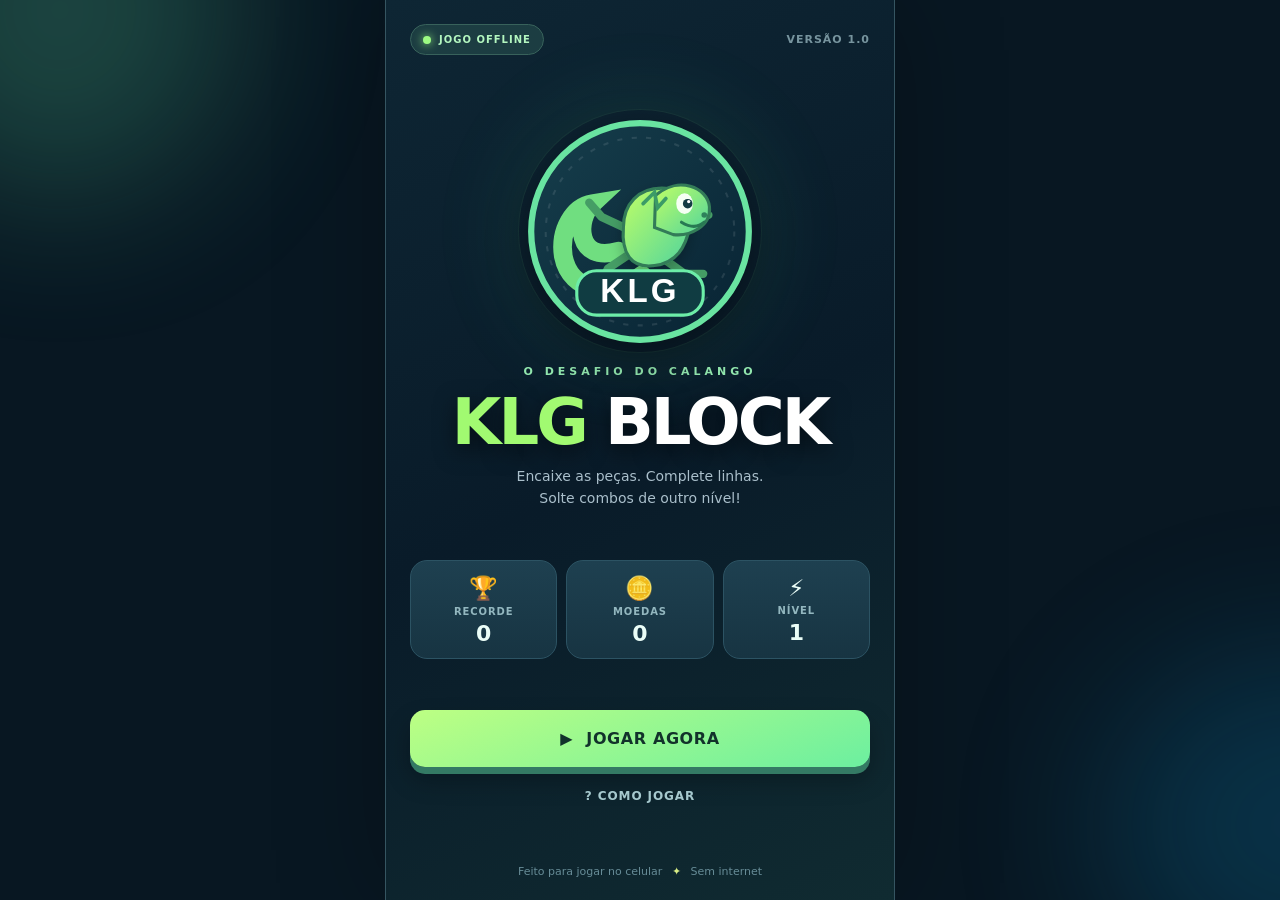
==== index.html @ 20be9411 "Add files via upload" ====
<!doctype html>
<html lang="pt-BR">
<head>
  <meta charset="utf-8" />
  <meta name="viewport" content="width=device-width, initial-scale=1, viewport-fit=cover, user-scalable=no" />
  <meta name="theme-color" content="#0b1d2b" />
  <meta name="description" content="KLG Block: encaixe blocos, faça combos e suba de nível com o Calango!" />
  <title>KLG Block 1.0 — Calango</title>
  <link rel="icon" type="image/svg+xml" href="logo-klg.svg" />
  <link rel="manifest" href="manifest.webmanifest" />
  <link rel="stylesheet" href="style.css" />
</head>
<body>
  <div class="ambient ambient-a" aria-hidden="true"></div>
  <div class="ambient ambient-b" aria-hidden="true"></div>
  <main class="app" id="app">
    <section class="screen home-screen" id="homeScreen" aria-label="Tela inicial">
      <div class="home-top"><span class="mini-pill"><span class="online-dot"></span> JOGO OFFLINE</span><span class="version">VERSÃO 1.0</span></div>
      <div class="hero">
        <div class="hero-halo"><img src="logo-klg.svg" alt="Calango mascote KLG" class="hero-logo" /></div>
        <div class="brand-kicker">O DESAFIO DO CALANGO</div>
        <h1><span>KLG</span> BLOCK</h1>
        <p>Encaixe as peças. Complete linhas.<br />Solte combos de outro nível!</p>
      </div>
      <div class="home-stats">
        <div><span class="stat-icon">🏆</span><span class="stat-name">RECORDE</span><strong id="homeBest">0</strong></div>
        <div><span class="stat-icon">🪙</span><span class="stat-name">MOEDAS</span><strong id="homeCoins">0</strong></div>
        <div><span class="stat-icon">⚡</span><span class="stat-name">NÍVEL</span><strong id="homeLevel">1</strong></div>
      </div>
      <div class="home-actions">
        <button id="playBtn" class="main-btn" type="button"><span>▶</span> JOGAR AGORA</button>
        <button id="resumeBtn" class="secondary-btn hidden" type="button">CONTINUAR PARTIDA</button>
        <button id="howBtn" class="plain-btn" type="button">? COMO JOGAR</button>
      </div>
      <div class="home-footer">Feito para jogar no celular <span>✦</span> Sem internet</div>
    </section>

    <section class="screen game-screen hidden" id="gameScreen" aria-label="Jogo">
      <header class="game-header">
        <button id="backBtn" class="icon-btn" title="Voltar ao início" aria-label="Voltar ao início" type="button">‹</button>
        <div class="game-brand"><img src="logo-klg.svg" alt="" /><div><strong>KLG <span>BLOCK</span></strong><small>CALANGO EDITION</small></div></div>
        <button id="soundBtn" class="icon-btn sound-btn" title="Ligar ou desligar áudio" aria-label="Ligar ou desligar áudio" type="button">♫</button>
      </header>
      <div class="score-panel">
        <div class="score-item"><span>PONTOS</span><strong id="scoreValue">0</strong></div>
        <div class="score-item score-best"><span>🏆 RECORDE</span><strong id="bestValue">0</strong></div>
        <div class="score-item coins-display"><span>🪙 MOEDAS</span><strong id="coinsValue">0</strong></div>
      </div>
      <div class="level-line"><span>⚡ NÍVEL <b id="levelValue">1</b></span><div class="level-track"><div id="levelFill"></div></div><span id="xpText">0/180 XP</span></div>
      <div class="board-wrap">
        <div class="board-heading"><span><i></i> TABULEIRO 8×8</span><span id="comboBadge" class="combo-badge">FAÇA UM COMBO!</span></div>
        <div id="board" class="board" role="grid" aria-label="Tabuleiro de oito por oito"></div>
        <div id="toast" class="toast" aria-live="polite"></div>
      </div>
      <div class="tray-section">
        <div class="tray-title"><span>SUAS PEÇAS</span><span class="tray-hint">Arraste ou toque para selecionar</span></div>
        <div class="tray" id="tray" aria-label="Peças disponíveis"></div>
        <p class="tip" id="tip" aria-live="polite">Arraste uma peça até o tabuleiro.</p>
      </div>
      <div class="game-footer"><button id="restartBtn" type="button" class="footer-action">↻ NOVA PARTIDA</button><div class="lines-counter">LINHAS <strong id="linesValue">0</strong></div></div>
    </section>
  </main>

  <div class="modal-backdrop hidden" id="howModal" role="dialog" aria-modal="true" aria-labelledby="howTitle">
    <div class="modal-card"><div class="modal-icon">🧩</div><h2 id="howTitle">Como jogar</h2>
      <p>Escolha uma das <strong>3 peças</strong> e arraste para o tabuleiro. Você também pode tocar na peça e depois na posição onde quer encaixá-la.</p>
      <p>Complete <strong>linhas ou colunas</strong> para eliminar blocos. Faça várias eliminações seguidas para ganhar mais pontos, XP e moedas.</p>
      <p>Quando nenhuma peça restante couber no tabuleiro, a partida termina. O recorde e as recompensas ficam salvos no aparelho.</p>
      <button id="closeHowBtn" type="button" class="main-btn">ENTENDI!</button>
    </div>
  </div>
  <div class="modal-backdrop hidden" id="endModal" role="dialog" aria-modal="true" aria-labelledby="endTitle">
    <div class="modal-card result-card"><img src="logo-klg.svg" alt="Calango KLG" class="result-logo" /><h2 id="endTitle">Fim de jogo!</h2><p id="endSubtitle">O Calango mandou bem!</p>
      <div class="result-number" id="finalScore">0</div><span class="result-caption">PONTOS NA PARTIDA</span>
      <div class="result-meta"><span>🏆 Recorde <b id="finalBest">0</b></span><span>🧱 Linhas <b id="finalLines">0</b></span></div>
      <button id="againBtn" type="button" class="main-btn">JOGAR NOVAMENTE</button><button id="endHomeBtn" type="button" class="plain-btn">VOLTAR AO INÍCIO</button>
    </div>
  </div>
  <script src="app.js" defer></script>
</body>
</html>
---- style.css ----
:root{font-family:system-ui,-apple-system,"Segoe UI",Roboto,Arial,sans-serif;color:#eafdf7;background:#081722;font-synthesis:none;-webkit-tap-highlight-color:transparent;--mint:#a3fa78;--muted:#9bb3c0;--card:#102b3a;--line:#294759;--green:#7af0a3}*{box-sizing:border-box}html{min-height:100%;background:#081722}body{margin:0;min-height:100svh;overflow-x:hidden}button{font:inherit;cursor:pointer}button:focus-visible{outline:3px solid #f9d578;outline-offset:3px}.hidden{display:none!important}.ambient{position:fixed;border-radius:50%;pointer-events:none;filter:blur(80px);z-index:0;opacity:.24}.ambient-a{width:360px;height:380px;top:-180px;left:-120px;background:#5bd7a1}.ambient-b{width:400px;height:350px;right:-220px;bottom:-100px;background:#0d85ba}.app{width:min(100%,510px);min-height:100svh;margin:auto;position:relative;z-index:1;background:linear-gradient(155deg,#0e2634 0%,#091b29 51%,#102b31 100%);box-shadow:0 0 100px #0004}.screen{min-height:100svh}.home-screen{display:flex;flex-direction:column;padding:max(24px,env(safe-area-inset-top)) 24px max(22px,env(safe-area-inset-bottom));justify-content:space-between;gap:22px}.home-top{display:flex;align-items:center;justify-content:space-between}.mini-pill{display:flex;align-items:center;gap:8px;background:#1c3d42;border:1px solid #38625b;color:#b3f6bf;border-radius:40px;font-size:10px;font-weight:900;letter-spacing:1px;padding:9px 12px}.online-dot{width:8px;height:8px;background:#9dfb83;border-radius:50%;box-shadow:0 0 10px #9bff7f}.version{font-size:11px;letter-spacing:1px;color:#77949e;font-weight:800}.hero{text-align:center;display:flex;flex-direction:column;align-items:center;gap:12px;padding-top:4px}.hero-halo{display:grid;place-items:center;width:min(57vw,244px);height:min(57vw,244px);border-radius:50%;background:radial-gradient(circle,#63d69a19 0 58%,transparent 65%);border:1px solid #79ed9a1b;box-shadow:0 0 90px #56e3a022}.hero-logo{width:94%;height:94%;object-fit:contain;filter:drop-shadow(0 12px 20px #0006);animation:bob 4s ease-in-out infinite}.brand-kicker{font-size:11px;letter-spacing:4px;font-weight:900;color:#91e5ad}.hero h1{font-size:clamp(44px,13vw,64px);line-height:1;margin:0;font-weight:1000;letter-spacing:-3px;color:white;text-shadow:0 7px 22px #0008}.hero h1 span{color:#a1fa71}.hero p{margin:0;line-height:1.55;color:#aabfcb;font-size:14px}.home-stats{display:grid;grid-template-columns:repeat(3,1fr);gap:9px}.home-stats>div{background:linear-gradient(180deg,#1e4050,#173442);border:1px solid #2c5363;border-radius:17px;padding:14px 6px 12px;display:flex;align-items:center;flex-direction:column;gap:4px}.stat-icon{font-size:23px}.stat-name{font-weight:900;letter-spacing:.9px;font-size:10px;color:#93b7bf}.home-stats strong{font-size:22px;font-variant-numeric:tabular-nums}.home-actions{display:flex;flex-direction:column;gap:10px}.main-btn{border:0;border-radius:15px;min-height:57px;padding:12px 18px;font-size:16px;letter-spacing:.6px;font-weight:1000;color:#12322b;background:linear-gradient(160deg,#bdff83,#6cefa0);box-shadow:0 7px 0 #347a64,0 13px 25px #0004;transition:transform .12s,filter .12s}.main-btn:active{transform:translateY(4px);box-shadow:0 3px 0 #347a64}.main-btn span{padding-right:7px}.secondary-btn{background:#183d49;color:#bbffdf;border:1px solid #5e9d87;border-radius:13px;min-height:47px;font-weight:900}.plain-btn{border:none;background:none;color:#a6c9ce;min-height:38px;font-size:12px;letter-spacing:.9px;font-weight:900}.home-footer{text-align:center;color:#678c97;font-size:11px}.home-footer span{color:#d8ec85;padding:0 6px}.game-screen{padding:max(12px,env(safe-area-inset-top)) 13px max(10px,env(safe-area-inset-bottom));display:flex;flex-direction:column;gap:11px}.game-header{display:flex;align-items:center;justify-content:space-between;gap:10px}.icon-btn{border:1px solid #315363;border-radius:13px;width:43px;height:43px;background:#1a3748;color:#d5f8eb;font-size:28px;display:grid;place-items:center;flex-shrink:0}.sound-btn{font-size:23px}.game-brand{display:flex;gap:7px;align-items:center}.game-brand img{width:43px;height:43px}.game-brand strong{display:block;font-size:20px;line-height:1;letter-spacing:-.5px}.game-brand strong span{color:var(--mint)}.game-brand small{font-size:9px;letter-spacing:2px;color:#9bbdb9;font-weight:800}.score-panel{display:grid;grid-template-columns:1.1fr 1fr 1fr;gap:7px}.score-item{padding:11px 9px 9px;border:1px solid #315464;background:linear-gradient(180deg,#1b3b4b,#122c3b);border-radius:13px;text-align:center;min-width:0}.score-item span{display:block;color:#a5c1c5;font-size:10px;letter-spacing:.6px;font-weight:900;white-space:nowrap}.score-item strong{display:block;font-variant-numeric:tabular-nums;font-size:clamp(19px,5.3vw,26px);letter-spacing:-.6px;color:#f4fef8}.score-item:first-child strong{color:#a5fa76}.level-line{display:flex;align-items:center;gap:8px;font-size:9px;font-weight:900;color:#8fb5bb;letter-spacing:.6px}.level-line>span:first-child{white-space:nowrap;color:#c5fca0}.level-line>span:last-child{white-space:nowrap}.level-track{background:#234654;border-radius:20px;height:7px;overflow:hidden;flex:1}.level-track>div{width:0;height:100%;border-radius:20px;background:linear-gradient(90deg,#80d8c7,#c4ff79);transition:width .2s}.board-wrap{position:relative;background:#122c3b;border:1px solid #2b5060;padding:9px;border-radius:18px;box-shadow:0 12px 26px #0002}.board-heading{display:flex;justify-content:space-between;align-items:center;padding:1px 4px 9px;gap:4px;font-size:10px;font-weight:950;color:#90b0bc;letter-spacing:.8px}.board-heading i{display:inline-block;background:#80e0a0;border-radius:50%;width:7px;height:7px;margin-right:4px}.combo-badge{font-size:9px;letter-spacing:.4px;color:#cee89d;background:#2b4540;border-radius:30px;padding:5px 8px;white-space:nowrap}.combo-badge.hot{background:#ffe38a;color:#655014;animation:pulse .5s ease-in-out}.board{--gap:3px;--pad:5px;display:grid;grid-template-columns:repeat(8,minmax(0,1fr));grid-template-rows:repeat(8,minmax(0,1fr));aspect-ratio:1;gap:var(--gap);padding:var(--pad);border:1px solid #39636e;border-radius:11px;background:linear-gradient(135deg,#0b212f,#183b4b);touch-action:none;user-select:none}.board-cell{position:relative;min-width:0;min-height:0;padding:0;background:#234554;border:1px solid #305566;border-radius:5px;display:grid;place-items:center;transition:background .1s,box-shadow .1s;touch-action:none}.board-cell.filled,.tile{border:1px solid #ffffff36;box-shadow:inset 0 3px 0 #ffffff47,inset 0 -5px 0 #0002,0 2px 0 #0002;background:var(--c);border-radius:6px}.board-cell.filled::after,.tile::after{content:"";position:absolute;width:36%;height:17%;border-radius:100%;background:#fff5;left:15%;top:14%;transform:rotate(-30deg)}.tile{position:relative;display:block;min-width:0;min-height:0;aspect-ratio:1}.c0{--c:#5ed8ef}.c1{--c:#a4f36d}.c2{--c:#ffa860}.c3{--c:#db91fa}.c4{--c:#ffd56e}.c5{--c:#fc7e9d}.board-cell.preview-valid{background:#82f5b267;box-shadow:inset 0 0 0 2px #bdff9a}.board-cell.preview-invalid{background:#f9687b66;box-shadow:inset 0 0 0 2px #f9929b}.board-cell.cleared{animation:flash .45s both}.toast{pointer-events:none;position:absolute;top:43%;left:50%;transform:translate(-50%,-50%) scale(.8);font-size:clamp(24px,7vw,36px);font-weight:1000;text-align:center;white-space:nowrap;color:#fff5a7;text-shadow:0 3px 0 #745f27,0 8px 22px #000b;opacity:0;transition:opacity .18s,transform .18s;z-index:5}.toast.show{opacity:1;transform:translate(-50%,-50%) scale(1);animation:toastpop .6s}.tray-section{display:flex;flex-direction:column;gap:8px}.tray-title{display:flex;justify-content:space-between;align-items:center;gap:7px;color:#e8f9f1;font-size:11px;font-weight:950;letter-spacing:1px}.tray-hint{font-size:9px;font-weight:600;color:#779fab;letter-spacing:0}.tray{display:grid;grid-template-columns:repeat(3,minmax(0,1fr));gap:8px;min-height:100px}.piece-slot{height:100px;display:grid;place-items:center;position:relative;border:1px solid #2b4e59;border-radius:14px;background:linear-gradient(180deg,#153340,#112d39);padding:9px;user-select:none;touch-action:none;transition:transform .12s,background .12s,border .12s}.piece-slot:not(.empty):active{transform:scale(.97)}.piece-slot.selected{background:#245247;border-color:#bafa86;box-shadow:0 0 0 2px #9cf39055}.piece-slot.empty{opacity:.35}.piece-slot.empty::after{content:'✓';font-size:24px;color:#85ad9b}.piece-grid{display:grid;grid-template-columns:repeat(var(--cols),var(--piece-size));grid-template-rows:repeat(var(--rows),var(--piece-size));gap:2px;pointer-events:none}.piece-grid .tile{width:var(--piece-size);height:var(--piece-size)}.tip{margin:0;text-align:center;min-height:16px;font-size:11px;color:#8eb5c1}.tip.warn{color:#ffb7aa}.game-footer{margin-top:auto;display:flex;justify-content:space-between;align-items:center;padding:4px 5px}.footer-action{color:#91c3c8;font-weight:900;font-size:11px;letter-spacing:1px;background:none;border:0;padding:9px 4px}.lines-counter{font-weight:800;color:#7faeb9;font-size:10px;letter-spacing:1px}.lines-counter strong{font-size:13px;color:#e9f6f2;margin-left:6px}.ghost-piece{position:fixed;pointer-events:none;z-index:1000;display:grid;grid-template-columns:repeat(var(--cols),var(--step));grid-template-rows:repeat(var(--rows),var(--step));gap:0;filter:drop-shadow(0 8px 6px #0005);opacity:.92}.ghost-piece .tile{width:calc(var(--step) - var(--gap));height:calc(var(--step) - var(--gap));margin:0}.ghost-piece.invalid{filter:grayscale(.6) drop-shadow(0 8px 6px #0009);opacity:.65}.modal-backdrop{position:fixed;z-index:2000;inset:0;background:#06121ad9;display:grid;place-items:center;padding:20px;backdrop-filter:blur(9px)}.modal-card{background:linear-gradient(160deg,#1c4150,#102a38);border:1px solid #548274;border-radius:23px;padding:28px 24px 22px;max-width:390px;width:100%;text-align:center;box-shadow:0 30px 90px #0009}.modal-icon{font-size:42px}.modal-card h2{font-size:27px;margin:8px 0 16px;color:#c1fa84}.modal-card p{font-size:14px;line-height:1.6;color:#c0d6d4;text-align:left}.modal-card .main-btn{width:100%;margin-top:12px}.result-logo{width:103px;height:103px}.result-card h2{margin:4px 0 6px}.result-card #endSubtitle{text-align:center;margin:0 0 8px}.result-number{font-size:55px;line-height:1.1;font-weight:1000;color:#b6ff76}.result-caption{color:#8ab4ba;font-size:10px;font-weight:900;letter-spacing:2px}.result-meta{display:flex;justify-content:space-around;border-top:1px solid #466474;border-bottom:1px solid #466474;margin-top:18px;padding:11px 2px;color:#9dbebc;font-size:13px}.result-meta b{color:#fff}.result-card .plain-btn{width:100%;margin-top:13px}@keyframes bob{0%,100%{transform:translateY(0) rotate(-2deg)}50%{transform:translateY(-7px) rotate(2deg)}}@keyframes flash{0%{background:#ffffff;box-shadow:0 0 20px 4px #feec82}100%{background:#234554;box-shadow:none}}@keyframes pulse{50%{transform:scale(1.08)}}@keyframes toastpop{0%{scale:.6}35%{scale:1.1}100%{scale:1}}
@media(max-height:735px){.home-screen{gap:12px}.hero{gap:8px}.hero-halo{width:min(44vw,192px);height:min(44vw,192px)}.home-stats>div{padding:9px 4px}.game-screen{gap:8px}.piece-slot{height:85px}.tray{min-height:85px}.board-wrap{padding:7px}.score-item{padding:7px 5px}.home-actions{gap:7px}}
@media(max-width:360px){.game-screen{padding-left:9px;padding-right:9px;gap:8px}.board{--gap:2px;--pad:4px}.score-item span{font-size:9px}.game-brand strong{font-size:18px}.tray-hint{font-size:8px}}
@media(min-width:511px){.app{border-left:1px solid #355561;border-right:1px solid #355561}}
@media(prefers-reduced-motion:reduce){*,*::before,*::after{animation-duration:.001ms!important;transition-duration:.001ms!important}}
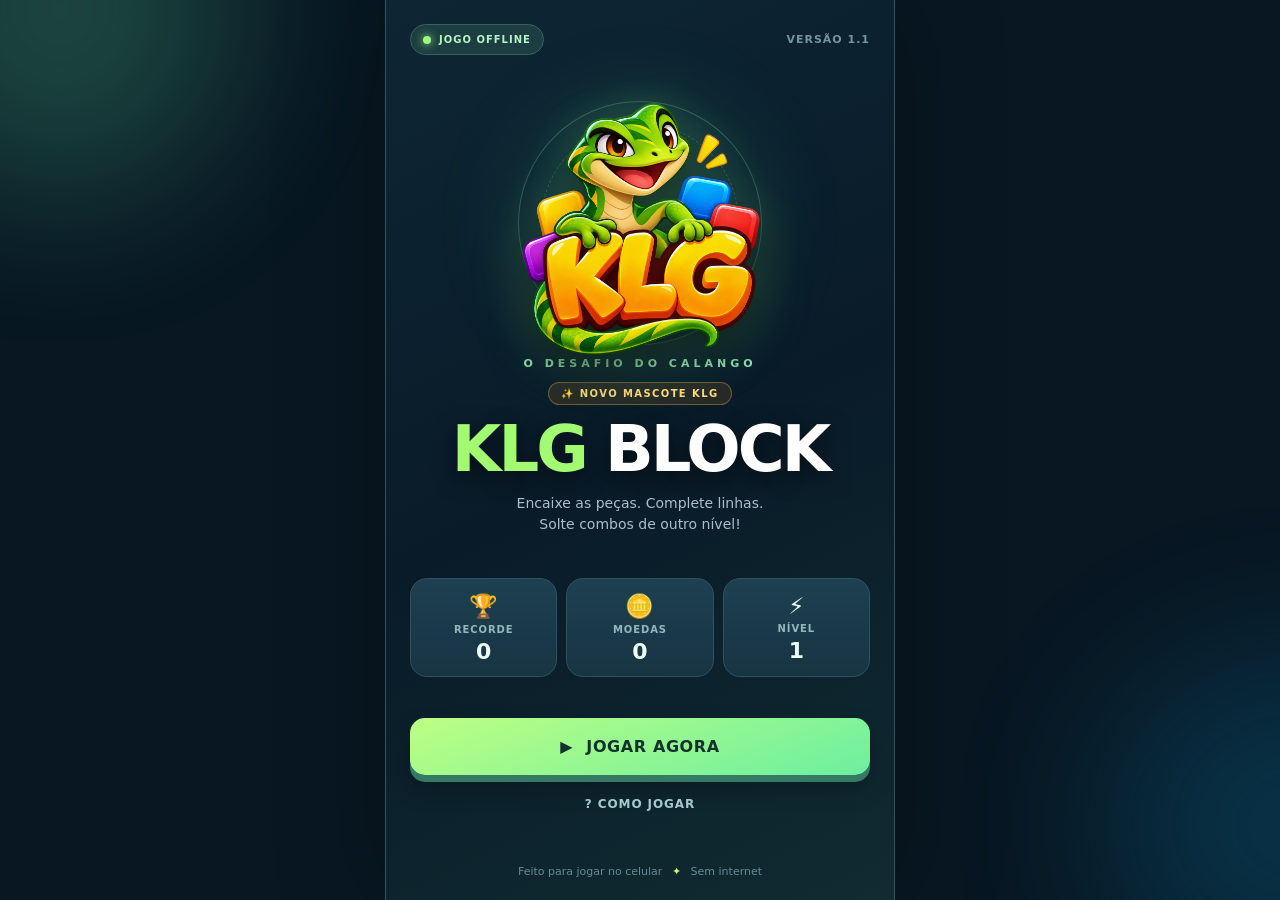
==== commit 263ec4e1: "Add files via upload" ====
--- a/index.html
+++ b/index.html
@@ -5,8 +5,8 @@
   <meta name="viewport" content="width=device-width, initial-scale=1, viewport-fit=cover, user-scalable=no" />
   <meta name="theme-color" content="#0b1d2b" />
   <meta name="description" content="KLG Block: encaixe blocos, faça combos e suba de nível com o Calango!" />
-  <title>KLG Block 1.0 — Calango</title>
-  <link rel="icon" type="image/svg+xml" href="logo-klg.svg" />
+  <title>KLG Block 1.1 — Calango</title>
+  <link rel="icon" type="image/png" href="icon-192.png" />
   <link rel="manifest" href="manifest.webmanifest" />
   <link rel="stylesheet" href="style.css" />
 </head>
@@ -15,10 +15,10 @@
   <div class="ambient ambient-b" aria-hidden="true"></div>
   <main class="app" id="app">
     <section class="screen home-screen" id="homeScreen" aria-label="Tela inicial">
-      <div class="home-top"><span class="mini-pill"><span class="online-dot"></span> JOGO OFFLINE</span><span class="version">VERSÃO 1.0</span></div>
+      <div class="home-top"><span class="mini-pill"><span class="online-dot"></span> JOGO OFFLINE</span><span class="version">VERSÃO 1.1</span></div>
       <div class="hero">
-        <div class="hero-halo"><img src="logo-klg.svg" alt="Calango mascote KLG" class="hero-logo" /></div>
-        <div class="brand-kicker">O DESAFIO DO CALANGO</div>
+        <div class="hero-halo"><img src="logo-klg.png" alt="Calango mascote KLG" class="hero-logo" /></div>
+        <div class="brand-kicker">O DESAFIO DO CALANGO</div><div class="hero-new">✨ NOVO MASCOTE KLG</div>
         <h1><span>KLG</span> BLOCK</h1>
         <p>Encaixe as peças. Complete linhas.<br />Solte combos de outro nível!</p>
       </div>
@@ -38,7 +38,7 @@
     <section class="screen game-screen hidden" id="gameScreen" aria-label="Jogo">
       <header class="game-header">
         <button id="backBtn" class="icon-btn" title="Voltar ao início" aria-label="Voltar ao início" type="button">‹</button>
-        <div class="game-brand"><img src="logo-klg.svg" alt="" /><div><strong>KLG <span>BLOCK</span></strong><small>CALANGO EDITION</small></div></div>
+        <div class="game-brand"><img src="logo-klg.png" alt="" /><div><strong>KLG <span>BLOCK</span></strong><small>CALANGO EDITION</small></div></div>
         <button id="soundBtn" class="icon-btn sound-btn" title="Ligar ou desligar áudio" aria-label="Ligar ou desligar áudio" type="button">♫</button>
       </header>
       <div class="score-panel">
@@ -51,6 +51,11 @@
         <div class="board-heading"><span><i></i> TABULEIRO 8×8</span><span id="comboBadge" class="combo-badge">FAÇA UM COMBO!</span></div>
         <div id="board" class="board" role="grid" aria-label="Tabuleiro de oito por oito"></div>
         <div id="toast" class="toast" aria-live="polite"></div>
+        <div id="mascotCheer" class="mascot-cheer" aria-hidden="true">
+          <img src="logo-klg.png" alt="" />
+          <div class="mascot-speech" id="mascotSpeech">MANDOU BEM!</div>
+        </div>
+        <div id="partyParticles" class="party-particles" aria-hidden="true"></div>
       </div>
       <div class="tray-section">
         <div class="tray-title"><span>SUAS PEÇAS</span><span class="tray-hint">Arraste ou toque para selecionar</span></div>
@@ -70,7 +75,7 @@
     </div>
   </div>
   <div class="modal-backdrop hidden" id="endModal" role="dialog" aria-modal="true" aria-labelledby="endTitle">
-    <div class="modal-card result-card"><img src="logo-klg.svg" alt="Calango KLG" class="result-logo" /><h2 id="endTitle">Fim de jogo!</h2><p id="endSubtitle">O Calango mandou bem!</p>
+    <div class="modal-card result-card"><img src="logo-klg.png" alt="Calango KLG" class="result-logo" /><h2 id="endTitle">Fim de jogo!</h2><p id="endSubtitle">O Calango mandou bem!</p>
       <div class="result-number" id="finalScore">0</div><span class="result-caption">PONTOS NA PARTIDA</span>
       <div class="result-meta"><span>🏆 Recorde <b id="finalBest">0</b></span><span>🧱 Linhas <b id="finalLines">0</b></span></div>
       <button id="againBtn" type="button" class="main-btn">JOGAR NOVAMENTE</button><button id="endHomeBtn" type="button" class="plain-btn">VOLTAR AO INÍCIO</button>
--- a/style.css
+++ b/style.css
@@ -3,3 +3,23 @@
 @media(max-width:360px){.game-screen{padding-left:9px;padding-right:9px;gap:8px}.board{--gap:2px;--pad:4px}.score-item span{font-size:9px}.game-brand strong{font-size:18px}.tray-hint{font-size:8px}}
 @media(min-width:511px){.app{border-left:1px solid #355561;border-right:1px solid #355561}}
 @media(prefers-reduced-motion:reduce){*,*::before,*::after{animation-duration:.001ms!important;transition-duration:.001ms!important}}
+
+/* KLG Block 1.1: logo e comemorações; mecânica original preservada. */
+.hero-halo{position:relative;background:radial-gradient(circle at 50% 40%,#65e9a43b 0,#2b9c8b1c 48%,transparent 74%);border-color:#84efb444}
+.hero-halo::after{content:"";position:absolute;inset:9%;border:1px dashed #8df5bd36;border-radius:50%;animation:halo-spin 22s linear infinite;pointer-events:none}
+.hero-logo{width:100%;height:100%;position:relative;z-index:1;filter:drop-shadow(0 14px 19px #0009) drop-shadow(0 0 20px #85ffa344)}
+.hero-new{font-size:10px;font-weight:900;letter-spacing:1.4px;color:#ffdc79;background:#66492255;border:1px solid #f6c25b55;padding:5px 12px;border-radius:30px}
+.game-brand img{object-fit:contain;filter:drop-shadow(0 2px 3px #0007)}
+.result-logo{object-fit:contain;filter:drop-shadow(0 5px 10px #0008)}
+.board-wrap.party-time{box-shadow:0 0 0 2px #b0ff9d9c,0 0 45px #6dffad55;animation:board-glow .75s ease-out}
+.mascot-cheer{position:absolute;right:5px;top:40px;z-index:9;display:flex;flex-direction:column;align-items:center;pointer-events:none;opacity:0;transform:translate(55%,-15%) scale(.28) rotate(20deg);transform-origin:center;transition:opacity .18s,transform .44s cubic-bezier(.2,1.4,.4,1)}
+.mascot-cheer.show{opacity:1;transform:translate(0,0) scale(1) rotate(-7deg)}
+.mascot-cheer img{height:105px;width:105px;object-fit:contain;filter:drop-shadow(0 6px 10px #0009)}
+.mascot-speech{background:#fff5b5;color:#673b00;font-weight:1000;font-size:11px;border-radius:16px;padding:6px 10px;box-shadow:0 5px 0 #b87818,0 8px 16px #0008;text-align:center;white-space:nowrap;max-width:160px}
+.party-particles{position:absolute;inset:0;pointer-events:none;overflow:hidden;border-radius:17px;z-index:8}
+.party-particles .particle{position:absolute;width:var(--sz);height:var(--sz);left:var(--x);top:var(--y);background:var(--clr);border-radius:3px;box-shadow:0 0 7px #fff6;animation:particle-fly .95s ease-out forwards}
+@keyframes particle-fly{0%{transform:translate(0,0) rotate(0) scale(.4);opacity:0}12%{opacity:1}100%{transform:translate(var(--dx),var(--dy)) rotate(var(--spin)) scale(.4);opacity:0}}
+@keyframes board-glow{0%{filter:brightness(1)}35%{filter:brightness(1.19)}100%{filter:brightness(1)}}
+@keyframes halo-spin{to{transform:rotate(360deg)}}
+@media(max-height:735px){.mascot-cheer img{height:80px;width:80px}.mascot-cheer{top:35px}.mascot-speech{font-size:9px}}
+@media(prefers-reduced-motion:reduce){.party-particles{display:none}.mascot-cheer{transition:none}}
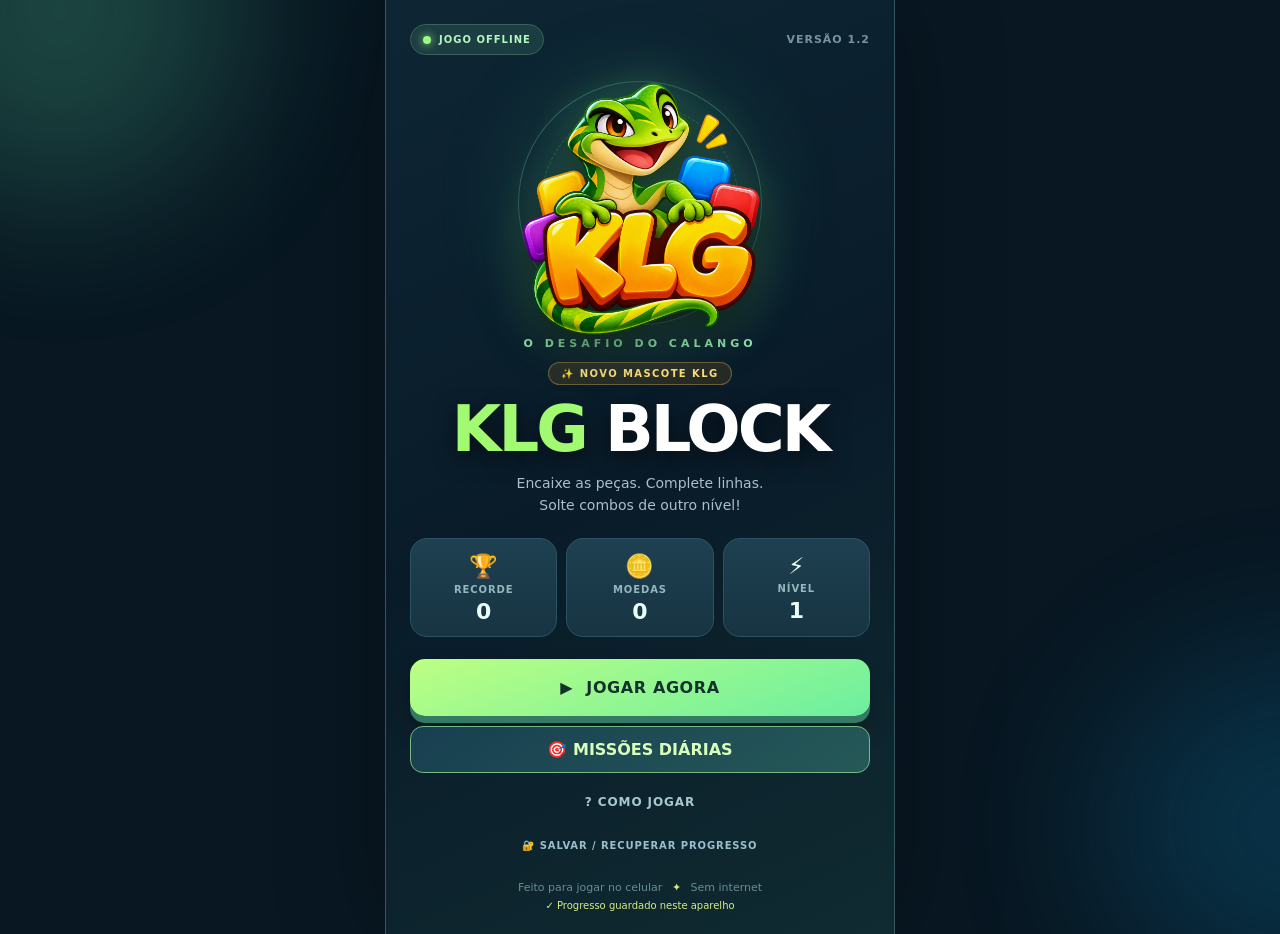
==== commit 55427e58: "Add files via upload" ====
--- a/index.html
+++ b/index.html
@@ -5,7 +5,7 @@
   <meta name="viewport" content="width=device-width, initial-scale=1, viewport-fit=cover, user-scalable=no" />
   <meta name="theme-color" content="#0b1d2b" />
   <meta name="description" content="KLG Block: encaixe blocos, faça combos e suba de nível com o Calango!" />
-  <title>KLG Block 1.1 — Calango</title>
+  <title>KLG Block 1.2 — Calango</title>
   <link rel="icon" type="image/png" href="icon-192.png" />
   <link rel="manifest" href="manifest.webmanifest" />
   <link rel="stylesheet" href="style.css" />
@@ -15,7 +15,7 @@
   <div class="ambient ambient-b" aria-hidden="true"></div>
   <main class="app" id="app">
     <section class="screen home-screen" id="homeScreen" aria-label="Tela inicial">
-      <div class="home-top"><span class="mini-pill"><span class="online-dot"></span> JOGO OFFLINE</span><span class="version">VERSÃO 1.1</span></div>
+      <div class="home-top"><span class="mini-pill"><span class="online-dot"></span> JOGO OFFLINE</span><span class="version">VERSÃO 1.2</span></div>
       <div class="hero">
         <div class="hero-halo"><img src="logo-klg.png" alt="Calango mascote KLG" class="hero-logo" /></div>
         <div class="brand-kicker">O DESAFIO DO CALANGO</div><div class="hero-new">✨ NOVO MASCOTE KLG</div>
@@ -30,9 +30,11 @@
       <div class="home-actions">
         <button id="playBtn" class="main-btn" type="button"><span>▶</span> JOGAR AGORA</button>
         <button id="resumeBtn" class="secondary-btn hidden" type="button">CONTINUAR PARTIDA</button>
+        <button id="missionBtn" class="secondary-btn mission-primary" type="button">🎯 MISSÕES DIÁRIAS</button>
         <button id="howBtn" class="plain-btn" type="button">? COMO JOGAR</button>
+        <button id="backupBtn" class="plain-btn backup-access" type="button">🔐 SALVAR / RECUPERAR PROGRESSO</button>
       </div>
-      <div class="home-footer">Feito para jogar no celular <span>✦</span> Sem internet</div>
+      <div class="home-footer">Feito para jogar no celular <span>✦</span> Sem internet<br /><span id="saveStatus" class="save-status">✓ Progresso guardado neste aparelho</span></div>
     </section>
 
     <section class="screen game-screen hidden" id="gameScreen" aria-label="Jogo">
@@ -62,7 +64,7 @@
         <div class="tray" id="tray" aria-label="Peças disponíveis"></div>
         <p class="tip" id="tip" aria-live="polite">Arraste uma peça até o tabuleiro.</p>
       </div>
-      <div class="game-footer"><button id="restartBtn" type="button" class="footer-action">↻ NOVA PARTIDA</button><div class="lines-counter">LINHAS <strong id="linesValue">0</strong></div></div>
+      <div class="game-footer"><button id="restartBtn" type="button" class="footer-action">↻ NOVA PARTIDA</button><button id="gameMissionBtn" type="button" class="footer-action">🎯 MISSÕES</button><div class="lines-counter">LINHAS <strong id="linesValue">0</strong></div></div>
     </section>
   </main>
 
@@ -81,6 +83,27 @@
       <button id="againBtn" type="button" class="main-btn">JOGAR NOVAMENTE</button><button id="endHomeBtn" type="button" class="plain-btn">VOLTAR AO INÍCIO</button>
     </div>
   </div>
+  <div class="modal-backdrop hidden" id="missionsModal" role="dialog" aria-modal="true" aria-labelledby="missionsTitle">
+    <div class="modal-card missions-card"><div class="modal-icon">🎯</div><h2 id="missionsTitle">Missões do Calango</h2>
+      <div class="mission-intro">Missões de <b id="missionDate">--/--/----</b> · Prêmios por desempenho</div>
+      <div id="missionList" class="mission-list"></div><div id="missionMessage" class="mission-message" aria-live="polite"></div>
+      <button id="closeMissionBtn" type="button" class="secondary-btn modal-close">VOLTAR AO JOGO</button>
+    </div>
+  </div>
+  <div class="modal-backdrop hidden" id="backupModal" role="dialog" aria-modal="true" aria-labelledby="backupTitle">
+    <div class="modal-card backup-card"><div class="modal-icon">🔐</div><h2 id="backupTitle">Proteja seu progresso</h2>
+      <p>Copie e guarde este código para recuperar <b>recorde, moedas e XP</b> caso precise reinstalar o jogo.</p>
+      <label for="backupCode">SEU CÓDIGO DE RECUPERAÇÃO</label>
+      <textarea id="backupCode" rows="3" readonly spellcheck="false" aria-label="Código para guardar"></textarea>
+      <button id="copyBackupBtn" type="button" class="secondary-btn modal-close">📋 COPIAR CÓDIGO</button>
+      <label for="restoreCode">RESTAURAR CÓDIGO SALVO</label>
+      <textarea id="restoreCode" rows="3" spellcheck="false" placeholder="Cole aqui seu código KLG-..."></textarea>
+      <p class="backup-note">O código recupera recorde, moedas e XP, mas não a partida atual nem missões. Guarde fora do aplicativo.</p>
+      <div id="backupMessage" class="backup-message" aria-live="polite"></div>
+      <button id="restoreBtn" type="button" class="secondary-btn modal-close">RECUPERAR PROGRESSO</button>
+      <button id="closeBackupBtn" type="button" class="plain-btn">FECHAR</button>
+    </div>
+  </div>
   <script src="app.js" defer></script>
 </body>
 </html>
--- a/style.css
+++ b/style.css
@@ -23,3 +23,32 @@
 @keyframes halo-spin{to{transform:rotate(360deg)}}
 @media(max-height:735px){.mascot-cheer img{height:80px;width:80px}.mascot-cheer{top:35px}.mascot-speech{font-size:9px}}
 @media(prefers-reduced-motion:reduce){.party-particles{display:none}.mascot-cheer{transition:none}}
+
+/* KLG Block 1.2 — missões e recuperação do progresso */
+.mission-primary{background:linear-gradient(145deg,#183f51,#255957);border-color:#75bb83;color:#d9ffba}
+.backup-access{font-size:10px;min-height:28px;color:#9abecb}
+.save-status{display:inline-block;margin-top:6px;color:#a5ecb4;font-size:10px}
+.save-status.save-error{color:#ffcc8d}
+.game-footer{gap:10px;flex-wrap:wrap}
+.missions-card,.backup-card{max-height:90svh;overflow:auto;text-align:center}
+.mission-intro{color:#a9c8c8;font-size:12px;margin:-5px 0 16px}
+.mission-list{display:flex;flex-direction:column;gap:10px}
+.mission-item{background:#0e2938;border:1px solid #386270;border-radius:14px;padding:12px;text-align:left}
+.mission-head{display:flex;align-items:center;gap:9px}
+.mission-icon{font-size:26px}
+.mission-head strong{display:block;font-size:14px;color:#ebfff5}
+.mission-head small{display:block;margin-top:3px;color:#a1c0c3;font-size:11px}
+.mission-track{height:7px;border-radius:8px;background:#284e5a;margin:11px 0 9px;overflow:hidden}
+.mission-track span{display:block;height:100%;background:linear-gradient(90deg,#84eec8,#c5ff73);border-radius:8px}
+.mission-bottom{display:flex;align-items:center;justify-content:space-between;gap:6px;color:#a8c9c9;font-size:11px;font-weight:700}
+.mission-claim{background:#c8ff85;border:0;border-radius:10px;padding:9px 11px;color:#1b392f;font-size:10px;font-weight:1000;white-space:nowrap}
+.mission-claim:disabled{background:#284c55;color:#91b7b7;opacity:1}
+.modal-close{width:100%;margin-top:14px}
+.mission-message,.backup-message{min-height:18px;margin-top:12px;color:#ffdd85;font-weight:800;font-size:12px;line-height:1.45}
+.backup-card label{display:block;text-align:left;color:#c0f5bb;font-size:10px;font-weight:900;letter-spacing:.6px;margin:12px 0 5px}
+.backup-card textarea{display:block;width:100%;resize:none;user-select:text;-webkit-user-select:text;padding:9px 10px;background:#0b2534;color:#e4fff2;border:1px solid #4b7980;border-radius:11px;font:12px/1.5 monospace;overflow-wrap:anywhere}
+.backup-card .plain-btn{margin-top:8px}
+@media(max-height:735px){.home-screen{gap:7px;padding-top:12px;padding-bottom:10px}.hero-halo{width:min(38vw,170px);height:min(38vw,170px)}.home-actions{gap:6px}.home-actions .main-btn{min-height:49px}.home-stats>div{padding:6px 4px}.home-footer{font-size:9px}}
+
+.backup-card .backup-note{font-size:11px;color:#90b6c2;margin:8px 0;text-align:left}
+.backup-card #copyBackupBtn{margin-top:8px}
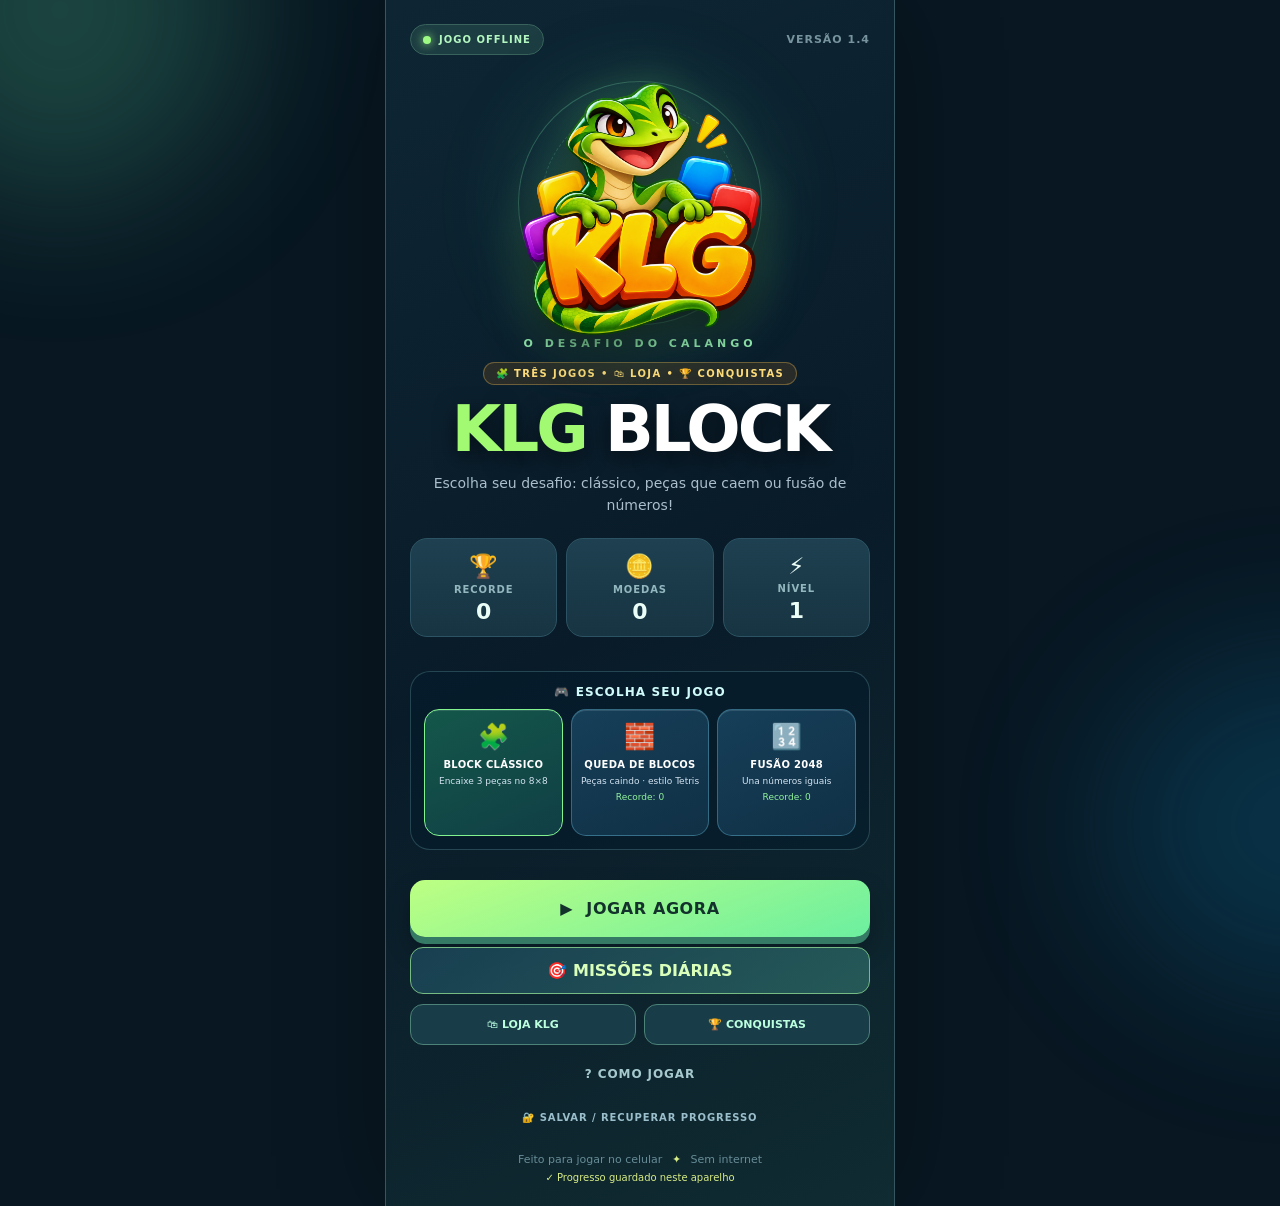
==== commit 979ef7b0: "Add files via upload" ====
--- a/index.html
+++ b/index.html
@@ -5,32 +5,42 @@
   <meta name="viewport" content="width=device-width, initial-scale=1, viewport-fit=cover, user-scalable=no" />
   <meta name="theme-color" content="#0b1d2b" />
   <meta name="description" content="KLG Block: encaixe blocos, faça combos e suba de nível com o Calango!" />
-  <title>KLG Block 1.2 — Calango</title>
+  <title>KLG Block 1.4 — Calango</title>
   <link rel="icon" type="image/png" href="icon-192.png" />
   <link rel="manifest" href="manifest.webmanifest" />
   <link rel="stylesheet" href="style.css" />
+  <link rel="stylesheet" href="arcade.css" />
 </head>
 <body>
   <div class="ambient ambient-a" aria-hidden="true"></div>
   <div class="ambient ambient-b" aria-hidden="true"></div>
   <main class="app" id="app">
     <section class="screen home-screen" id="homeScreen" aria-label="Tela inicial">
-      <div class="home-top"><span class="mini-pill"><span class="online-dot"></span> JOGO OFFLINE</span><span class="version">VERSÃO 1.2</span></div>
+      <div class="home-top"><span class="mini-pill"><span class="online-dot"></span> JOGO OFFLINE</span><span class="version">VERSÃO 1.4</span></div>
       <div class="hero">
         <div class="hero-halo"><img src="logo-klg.png" alt="Calango mascote KLG" class="hero-logo" /></div>
-        <div class="brand-kicker">O DESAFIO DO CALANGO</div><div class="hero-new">✨ NOVO MASCOTE KLG</div>
+        <div class="brand-kicker">O DESAFIO DO CALANGO</div><div class="hero-new">🧩 TRÊS JOGOS • 🛍 LOJA • 🏆 CONQUISTAS</div>
         <h1><span>KLG</span> BLOCK</h1>
-        <p>Encaixe as peças. Complete linhas.<br />Solte combos de outro nível!</p>
+        <p>Escolha seu desafio: clássico, peças que caem ou fusão de números!</p>
       </div>
       <div class="home-stats">
         <div><span class="stat-icon">🏆</span><span class="stat-name">RECORDE</span><strong id="homeBest">0</strong></div>
         <div><span class="stat-icon">🪙</span><span class="stat-name">MOEDAS</span><strong id="homeCoins">0</strong></div>
         <div><span class="stat-icon">⚡</span><span class="stat-name">NÍVEL</span><strong id="homeLevel">1</strong></div>
       </div>
+      <div class="mode-choice" aria-label="Escolher jogo">
+        <div class="mode-choice-title">🎮 ESCOLHA SEU JOGO</div>
+        <div class="mode-grid">
+          <button id="classicModeBtn" class="mode-card active" type="button"><span class="mode-emoji">🧩</span><strong>BLOCK CLÁSSICO</strong><small>Encaixe 3 peças no 8×8</small></button>
+          <button id="fallModeBtn" class="mode-card" type="button"><span class="mode-emoji">🧱</span><strong>QUEDA DE BLOCOS</strong><small>Peças caindo · estilo Tetris</small><em id="fallHomeBest">Recorde: 0</em></button>
+          <button id="mergeModeBtn" class="mode-card" type="button"><span class="mode-emoji">🔢</span><strong>FUSÃO 2048</strong><small>Una números iguais</small><em id="mergeHomeBest">Recorde: 0</em></button>
+        </div>
+      </div>
       <div class="home-actions">
         <button id="playBtn" class="main-btn" type="button"><span>▶</span> JOGAR AGORA</button>
         <button id="resumeBtn" class="secondary-btn hidden" type="button">CONTINUAR PARTIDA</button>
         <button id="missionBtn" class="secondary-btn mission-primary" type="button">🎯 MISSÕES DIÁRIAS</button>
+        <div class="home-shortcuts"><button id="shopBtn" class="secondary-btn shortcut-btn" type="button">🛍 LOJA KLG</button><button id="statsBtn" class="secondary-btn shortcut-btn" type="button">🏆 CONQUISTAS</button></div>
         <button id="howBtn" class="plain-btn" type="button">? COMO JOGAR</button>
         <button id="backupBtn" class="plain-btn backup-access" type="button">🔐 SALVAR / RECUPERAR PROGRESSO</button>
       </div>
@@ -64,7 +74,34 @@
         <div class="tray" id="tray" aria-label="Peças disponíveis"></div>
         <p class="tip" id="tip" aria-live="polite">Arraste uma peça até o tabuleiro.</p>
       </div>
-      <div class="game-footer"><button id="restartBtn" type="button" class="footer-action">↻ NOVA PARTIDA</button><button id="gameMissionBtn" type="button" class="footer-action">🎯 MISSÕES</button><div class="lines-counter">LINHAS <strong id="linesValue">0</strong></div></div>
+      <div class="game-footer"><button id="restartBtn" type="button" class="footer-action">↻ NOVA PARTIDA</button><button id="gameMissionBtn" type="button" class="footer-action">🎯 MISSÕES</button><button id="gameShopBtn" type="button" class="footer-action">🛍 LOJA</button><div class="lines-counter">LINHAS <strong id="linesValue">0</strong></div></div>
+    </section>
+    <section class="screen arcade-screen hidden" id="arcadeScreen" aria-label="Modo de jogo alternativo">
+      <header class="arcade-header">
+        <button id="arcadeBack" type="button" class="icon-btn" aria-label="Voltar à seleção">‹</button>
+        <div class="arcade-brand"><img src="logo-klg.png" alt=""/><div><strong id="arcadeTitle">KLG ARCADE</strong><small id="arcadeSubtitle">CALANGO EDITION</small></div></div>
+        <button id="arcadePause" class="icon-btn" type="button" aria-label="Pausar ou retomar">Ⅱ</button>
+      </header>
+      <div class="arcade-stats">
+        <div><span>PONTOS</span><strong id="arcadeScore">0</strong></div>
+        <div><span>🏆 RECORDE</span><strong id="arcadeBest">0</strong></div>
+        <div><span id="arcadeMetricLabel">LINHAS</span><strong id="arcadeMetric">0</strong></div>
+      </div>
+      <div class="arcade-board-holder"><div id="arcadeBoard" class="arcade-board" role="grid" aria-label="Tabuleiro do jogo"></div>
+        <div id="arcadeNotice" class="arcade-notice hidden" aria-live="polite"></div>
+      </div>
+      <div id="fallControls" class="arcade-controls hidden">
+        <button id="fallLeft" type="button" aria-label="Mover para esquerda">◀</button>
+        <button id="fallRotate" type="button" aria-label="Girar peça">⟳</button>
+        <button id="fallRight" type="button" aria-label="Mover para direita">▶</button>
+        <button id="fallDown" type="button" aria-label="Descer mais rápido">▼</button>
+        <button id="fallDrop" type="button" aria-label="Soltar peça">⤓</button>
+      </div>
+      <div id="mergeControls" class="arcade-controls merge-controls hidden">
+        <div class="direction-grid"><button id="mergeUp" type="button" aria-label="Mover para cima">▲</button><div class="direction-bottom"><button id="mergeLeft" type="button" aria-label="Mover para esquerda">◀</button><button id="mergeDown" type="button" aria-label="Mover para baixo">▼</button><button id="mergeRight" type="button" aria-label="Mover para direita">▶</button></div></div>
+      </div>
+      <p id="arcadeTip" class="arcade-tip" aria-live="polite"></p>
+      <div class="arcade-actions"><button id="arcadeRestart" class="footer-action" type="button">↻ NOVA PARTIDA</button><button id="arcadeHome" class="footer-action" type="button">⌂ OUTROS JOGOS</button></div>
     </section>
   </main>
 
@@ -92,18 +129,41 @@
   </div>
   <div class="modal-backdrop hidden" id="backupModal" role="dialog" aria-modal="true" aria-labelledby="backupTitle">
     <div class="modal-card backup-card"><div class="modal-icon">🔐</div><h2 id="backupTitle">Proteja seu progresso</h2>
-      <p>Copie e guarde este código para recuperar <b>recorde, moedas e XP</b> caso precise reinstalar o jogo.</p>
+      <p>Copie e guarde este código para recuperar <b>recorde, moedas, XP, skins, conquistas e recordes dos novos jogos</b> caso precise reinstalar o jogo.</p>
       <label for="backupCode">SEU CÓDIGO DE RECUPERAÇÃO</label>
       <textarea id="backupCode" rows="3" readonly spellcheck="false" aria-label="Código para guardar"></textarea>
       <button id="copyBackupBtn" type="button" class="secondary-btn modal-close">📋 COPIAR CÓDIGO</button>
       <label for="restoreCode">RESTAURAR CÓDIGO SALVO</label>
       <textarea id="restoreCode" rows="3" spellcheck="false" placeholder="Cole aqui seu código KLG-..."></textarea>
-      <p class="backup-note">O código recupera recorde, moedas e XP, mas não a partida atual nem missões. Guarde fora do aplicativo.</p>
+      <p class="backup-note">O código recupera recorde, moedas, XP, skins, conquistas e recordes dos modos extras, mas não as partidas atuais nem missões diárias. Guarde fora do aplicativo.</p>
       <div id="backupMessage" class="backup-message" aria-live="polite"></div>
       <button id="restoreBtn" type="button" class="secondary-btn modal-close">RECUPERAR PROGRESSO</button>
       <button id="closeBackupBtn" type="button" class="plain-btn">FECHAR</button>
     </div>
   </div>
+  <div class="modal-backdrop hidden" id="shopModal" role="dialog" aria-modal="true" aria-labelledby="shopTitle">
+    <div class="modal-card collection-card"><div class="modal-icon">🛍</div><h2 id="shopTitle">Loja KLG</h2>
+      <p class="collection-note">Escolha blocos diferentes para o seu tabuleiro. Todas as compras usam apenas moedas do jogo.</p>
+      <div class="wallet-chip">🪙 Suas moedas: <strong id="shopWallet">0</strong></div>
+      <div id="shopList" class="shop-list"></div><div id="shopMessage" class="mission-message" aria-live="polite"></div>
+      <button id="closeShopBtn" type="button" class="secondary-btn modal-close">VOLTAR</button>
+    </div>
+  </div>
+  <div class="modal-backdrop hidden" id="statsModal" role="dialog" aria-modal="true" aria-labelledby="statsTitle">
+    <div class="modal-card collection-card"><div class="modal-icon">🏆</div><h2 id="statsTitle">Conquistas KLG</h2>
+      <div class="collection-note">Estatísticas acumuladas a partir da versão 1.3.</div>
+      <div class="stats-grid">
+        <div><span>PARTIDAS</span><strong id="stat-games">0</strong></div><div><span>PEÇAS</span><strong id="stat-pieces">0</strong></div>
+        <div><span>LINHAS</span><strong id="stat-lines">0</strong></div><div><span>COMBOS ×2+</span><strong id="stat-combos">0</strong></div>
+        <div><span>MAIOR COMBO</span><strong id="stat-bestCombo">0</strong></div><div><span>PONTOS TOTAIS</span><strong id="stat-points">0</strong></div>
+        <div><span>NÍVEL</span><strong id="stat-level">1</strong></div><div><span>XP ACUMULADO</span><strong id="stat-totalxp">0</strong></div>
+      </div>
+      <div class="achievements-title">🎁 TROFÉUS E PRÊMIOS</div>
+      <div id="achievementList" class="achievement-list"></div><div id="statsMessage" class="mission-message" aria-live="polite"></div>
+      <button id="closeStatsBtn" type="button" class="secondary-btn modal-close">VOLTAR</button>
+    </div>
+  </div>
   <script src="app.js" defer></script>
+  <script src="arcade.js" defer></script>
 </body>
 </html>
--- a/style.css
+++ b/style.css
@@ -52,3 +52,38 @@
 
 .backup-card .backup-note{font-size:11px;color:#90b6c2;margin:8px 0;text-align:left}
 .backup-card #copyBackupBtn{margin-top:8px}
+
+/* KLG Block 1.3: loja, skins, conquistas e estatísticas. */
+.home-shortcuts{display:grid;grid-template-columns:repeat(2,minmax(0,1fr));gap:8px}
+.home-shortcuts .shortcut-btn{min-width:0;width:100%;font-size:11px;padding:9px 5px;min-height:41px;border-color:#4c8277}
+.collection-card{max-height:88svh;overflow-y:auto;overscroll-behavior:contain;padding:18px 17px 20px}
+.collection-card h2{font-size:24px;margin:6px 0 10px}
+.collection-note{color:#b1cfd2;font-size:12px;line-height:1.5;text-align:center;margin:5px 0 12px}
+.wallet-chip{font-size:14px;color:#ffe38b;font-weight:900;padding:8px 13px;background:#112e3d;border:1px solid #52674e;border-radius:14px;margin:8px auto 12px;width:max-content;max-width:100%}
+.shop-list,.achievement-list{display:flex;flex-direction:column;gap:10px}
+.shop-item,.achievement-item{background:linear-gradient(130deg,#0f2c3b,#153744);border:1px solid #325c66;border-radius:15px;padding:11px;text-align:left}
+.shop-item.active{border-color:#a5f28d;background:linear-gradient(130deg,#153c3b,#244d47)}
+.shop-item strong,.achievement-item strong{display:block;font-size:14px;color:#efffea}
+.shop-palette{display:flex;align-items:center;gap:5px;padding:9px 0}
+.shop-palette span{display:block;width:25px;height:25px;flex:0 1 25px;border:1px solid #fff5;border-radius:6px;box-shadow:inset 0 3px 1px #fff5,inset 0 -3px 1px #0003}
+.shop-description{font-size:11px;color:#bdd4c7;margin-bottom:8px}
+.shop-buy,.achievement-claim{border:0;border-radius:10px;padding:9px 12px;background:#b8fb79;color:#1a4027;font-size:10px;font-weight:1000;min-height:35px}
+.shop-buy:disabled,.achievement-claim:disabled{color:#9caeac;background:#2b5159}
+.stats-grid{display:grid;grid-template-columns:repeat(2,minmax(0,1fr));gap:7px;margin:12px 0}
+.stats-grid>div{background:#102b37;border:1px solid #315565;border-radius:11px;padding:8px 4px}
+.stats-grid span{display:block;font-size:9px;letter-spacing:.4px;color:#9bbbc2;font-weight:800}
+.stats-grid strong{display:block;color:#c7fd91;font-size:20px;margin-top:4px}
+.achievements-title{font-size:12px;letter-spacing:1px;font-weight:900;color:#ffdb86;margin:15px 0 10px}
+.achievement-item small{font-size:11px;color:#9ebfbe;display:block;margin-top:4px}
+.achievement-foot{display:flex;align-items:center;justify-content:space-between;gap:8px;margin-top:10px}
+.achievement-foot span{font-size:10px;color:#c2cfcc}
+.game-footer{gap:7px}
+.game-footer .footer-action{letter-spacing:0;font-size:10px;white-space:nowrap}
+body[data-theme="selva"] .c0{--c:#54c6ad}body[data-theme="selva"] .c1{--c:#6de679}body[data-theme="selva"] .c2{--c:#f1c35c}body[data-theme="selva"] .c3{--c:#7dc2aa}body[data-theme="selva"] .c4{--c:#b0eb7e}body[data-theme="selva"] .c5{--c:#e88b6f}
+body[data-theme="neon"] .c0{--c:#28e5fa}body[data-theme="neon"] .c1{--c:#7eff36}body[data-theme="neon"] .c2{--c:#ff7b2f}body[data-theme="neon"] .c3{--c:#bf63ff}body[data-theme="neon"] .c4{--c:#f9ef32}body[data-theme="neon"] .c5{--c:#ff55c0}
+body[data-theme="doce"] .c0{--c:#82cfef}body[data-theme="doce"] .c1{--c:#b5efa0}body[data-theme="doce"] .c2{--c:#f9adbb}body[data-theme="doce"] .c3{--c:#cfb2f4}body[data-theme="doce"] .c4{--c:#fbe59b}body[data-theme="doce"] .c5{--c:#ee96ca}
+body[data-theme="ouro"] .c0{--c:#ffe19a}body[data-theme="ouro"] .c1{--c:#ffb84a}body[data-theme="ouro"] .c2{--c:#ff8c3e}body[data-theme="ouro"] .c3{--c:#f6d264}body[data-theme="ouro"] .c4{--c:#fff1b0}body[data-theme="ouro"] .c5{--c:#e6a92d}
+body[data-theme="ouro"] .board-wrap{border-color:#e3be64;box-shadow:0 0 22px #ffd55b21}
+body[data-theme="neon"] .board-wrap{border-color:#5ef9f0;box-shadow:0 0 22px #48dffb23}
+@media(max-height:735px){.home-shortcuts .shortcut-btn{min-height:34px;padding:5px;font-size:10px}.collection-card{padding:13px}.home-screen{gap:6px}.hero-new{font-size:9px}}
+@media(max-width:360px){.game-footer .footer-action{font-size:9px;padding:7px 2px}.lines-counter{font-size:9px}}
--- a/arcade.css
+++ b/arcade.css
@@ -0,0 +1,34 @@
+/* KLG Block 1.4: seletor e dois modos extras isolados do clássico. */
+.mode-choice{margin:12px 0 8px;padding:13px;border:1px solid rgba(148,218,224,.22);background:rgba(5,28,45,.62);border-radius:20px}
+.mode-choice-title{font-size:12px;letter-spacing:1.1px;font-weight:900;color:#d0fbfa;margin-bottom:10px;text-align:center}
+.mode-grid{display:grid;grid-template-columns:repeat(3,minmax(0,1fr));gap:8px}
+.mode-card{appearance:none;border:1px solid rgba(123,216,245,.32);background:linear-gradient(155deg,#163f59,#103045);color:#fff;border-radius:15px;padding:11px 5px 10px;min-width:0;display:flex;align-items:center;flex-direction:column;gap:5px;min-height:127px;text-align:center;cursor:pointer;box-shadow:inset 0 1px rgba(255,255,255,.12)}
+.mode-card.active{border-color:#83f38f;background:linear-gradient(155deg,#14574a,#103f45)}
+.mode-card:active{transform:scale(.97)}.mode-emoji{font-size:25px;line-height:1.3}.mode-card strong{font-size:10px;line-height:1.2;letter-spacing:.3px}.mode-card small{color:#d2e3f1;font-size:9px;line-height:1.25}.mode-card em{font-size:9px;color:#92f39c;font-style:normal}
+.arcade-screen{width:100%;min-height:100dvh;display:flex;flex-direction:column;align-items:center;gap:12px;padding:12px 12px max(15px,env(safe-area-inset-bottom))}
+.arcade-screen.hidden{display:none!important}
+.arcade-header{display:flex;align-items:center;justify-content:space-between;width:min(100%,450px);gap:12px}
+.arcade-brand{display:flex;align-items:center;justify-content:center;gap:8px;min-width:0;flex:1}.arcade-brand img{width:52px;height:52px;object-fit:contain}.arcade-brand strong{color:#fff;font-size:15px;line-height:1.1;display:block}.arcade-brand small{font-size:9px;color:#c9d9ed;letter-spacing:.8px}
+.arcade-stats{width:min(100%,430px);display:grid;grid-template-columns:repeat(3,1fr);gap:7px}.arcade-stats>div{background:rgba(6,34,50,.82);border:1px solid rgba(119,202,219,.25);border-radius:13px;text-align:center;padding:8px 4px}.arcade-stats span{display:block;font-size:10px;font-weight:800;color:#acd6e6;letter-spacing:.3px}.arcade-stats strong{display:block;font-size:20px;color:#fff;margin-top:3px}
+.arcade-board-holder{position:relative;width:100%;display:flex;justify-content:center;align-items:center}
+.arcade-board{display:grid;gap:2px;background:#0d293c;padding:5px;border:2px solid #437488;box-shadow:0 12px 22px #00132080,0 0 18px #41c3a422;border-radius:9px;user-select:none;touch-action:none}
+.arcade-board.fall-board{grid-template-columns:repeat(10,1fr);grid-template-rows:repeat(18,1fr);width:min(76vw,300px,calc((100dvh - 290px) * .56));aspect-ratio:10/18}
+.arcade-board.merge-board{grid-template-columns:repeat(4,1fr);grid-template-rows:repeat(4,1fr);width:min(88vw,360px);aspect-ratio:1}
+.arcade-cell{min-width:0;min-height:0;border-radius:3px;background:rgba(125,174,200,.09)}
+.fall-board .arcade-cell.filled{border:1px solid #ffffff4d;box-shadow:inset 0 2px #ffffff45,inset 0 -2px #00000029}
+.fall-board .arcade-cell.ghost{background:#ffffff20;border:1px dashed #ffffff55}
+.arcade-cell.color-0{background:#5ed8ef}.arcade-cell.color-1{background:#ffd56e}.arcade-cell.color-2{background:#db91fa}.arcade-cell.color-3{background:#a4f36d}.arcade-cell.color-4{background:#fc7e9d}.arcade-cell.color-5{background:#ffa860}.arcade-cell.color-6{background:#67aae8}
+.arcade-notice{position:absolute;top:50%;left:50%;transform:translate(-50%,-50%);background:#082333ec;border:2px solid #74e6aa;color:#fff;text-align:center;font-weight:900;line-height:1.4;font-size:14px;padding:14px;min-width:75%;border-radius:13px;z-index:2;box-shadow:0 6px 30px #00151ccc;pointer-events:none}
+.arcade-notice.hidden{display:none}
+.arcade-controls{display:flex;justify-content:space-evenly;gap:8px;align-items:center;width:min(100%,420px);min-height:60px}
+.arcade-controls.hidden{display:none}
+.arcade-controls>button,.direction-grid button{background:linear-gradient(#237786,#14556d);border:1px solid #68b8ba;box-shadow:0 4px 0 #082e44;color:#fff;font-weight:900;font-size:22px;min-width:50px;min-height:52px;border-radius:13px;touch-action:manipulation}
+.arcade-controls>button:active,.direction-grid button:active{transform:translateY(3px);box-shadow:0 1px 0 #082e44}
+.arcade-controls>button:last-child{background:linear-gradient(#40ba81,#167e60)}
+.merge-controls{min-height:112px}.direction-grid{display:flex;flex-direction:column;align-items:center;gap:5px}.direction-bottom{display:flex;gap:6px}.direction-grid button{min-width:58px;min-height:43px;font-size:21px}
+.arcade-tip{font-size:11px;text-align:center;color:#d3ebec;line-height:1.5;margin:0 auto;width:min(100%,380px)}
+.arcade-actions{display:flex;align-items:center;justify-content:center;gap:9px;margin:1px 0 0}.arcade-actions button{padding:10px 13px;font-size:11px;border-radius:11px;min-height:42px}
+.merge-board .arcade-cell{font-size:clamp(17px,5vw,31px);font-weight:900;display:flex;align-items:center;justify-content:center;background:#254d64;color:#fff;text-shadow:0 2px #0004}
+.merge-board .merge-2{background:#426d76}.merge-board .merge-4{background:#499b95}.merge-board .merge-8{background:#4bbf84}.merge-board .merge-16{background:#70ba54}.merge-board .merge-32{background:#d9b248}.merge-board .merge-64{background:#f59d50}.merge-board .merge-128{background:#f27873}.merge-board .merge-256{background:#d56dc6}.merge-board .merge-512{background:#9b73e8}.merge-board .merge-1024{background:#638ee5}.merge-board .merge-2048{background:#ead260;color:#443719}
+@media(max-height:730px){.arcade-screen{gap:7px;padding-top:7px}.arcade-stats>div{padding:6px 4px}.arcade-brand img{height:40px;width:40px}.arcade-board.fall-board{width:min(74vw,280px,calc((100dvh - 260px) * .56))}.arcade-controls{min-height:48px}.arcade-controls>button{min-height:45px}}
+@media(max-width:365px){.mode-card{min-height:122px;padding:8px 3px}.mode-card strong{font-size:9px}.mode-card small{font-size:8px}.arcade-controls>button{min-width:43px;padding:4px}}
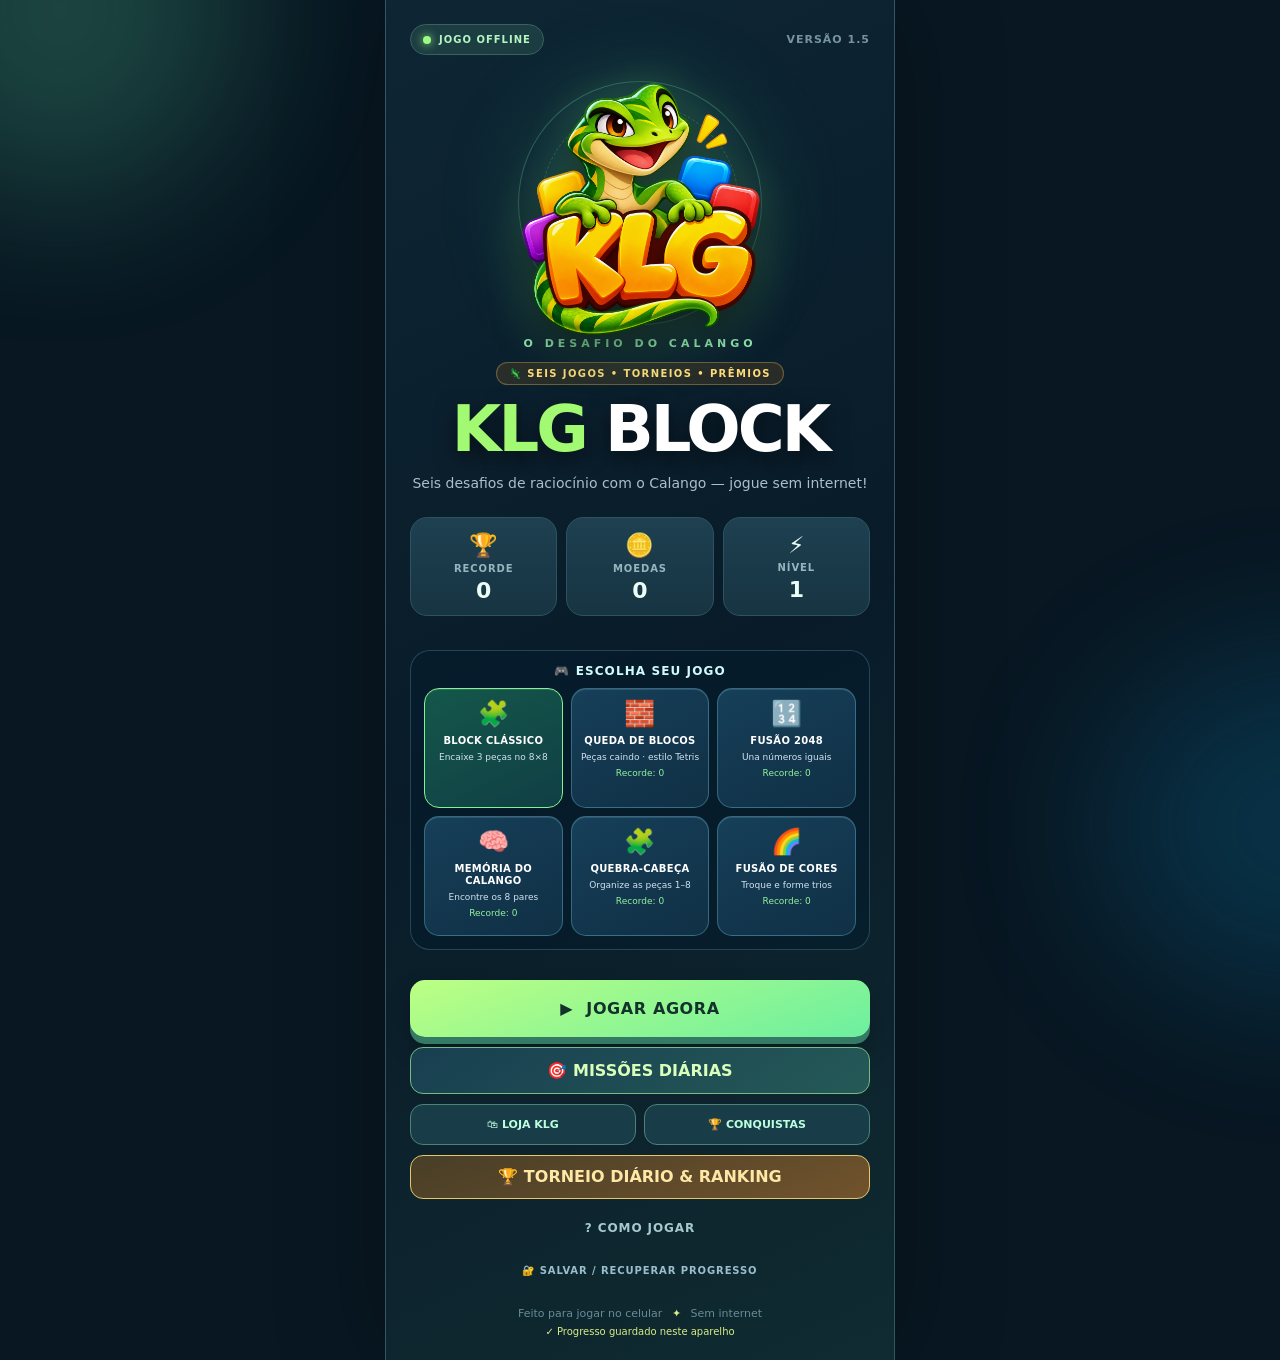
==== commit 3fc28863: "Add files via upload" ====
--- a/index.html
+++ b/index.html
@@ -5,23 +5,24 @@
   <meta name="viewport" content="width=device-width, initial-scale=1, viewport-fit=cover, user-scalable=no" />
   <meta name="theme-color" content="#0b1d2b" />
   <meta name="description" content="KLG Block: encaixe blocos, faça combos e suba de nível com o Calango!" />
-  <title>KLG Block 1.4 — Calango</title>
+  <title>KLG Block 1.5 — Calango</title>
   <link rel="icon" type="image/png" href="icon-192.png" />
   <link rel="manifest" href="manifest.webmanifest" />
   <link rel="stylesheet" href="style.css" />
   <link rel="stylesheet" href="arcade.css" />
+  <link rel="stylesheet" href="extras15.css" />
 </head>
 <body>
   <div class="ambient ambient-a" aria-hidden="true"></div>
   <div class="ambient ambient-b" aria-hidden="true"></div>
   <main class="app" id="app">
     <section class="screen home-screen" id="homeScreen" aria-label="Tela inicial">
-      <div class="home-top"><span class="mini-pill"><span class="online-dot"></span> JOGO OFFLINE</span><span class="version">VERSÃO 1.4</span></div>
+      <div class="home-top"><span class="mini-pill"><span class="online-dot"></span> JOGO OFFLINE</span><span class="version">VERSÃO 1.5</span></div>
       <div class="hero">
         <div class="hero-halo"><img src="logo-klg.png" alt="Calango mascote KLG" class="hero-logo" /></div>
-        <div class="brand-kicker">O DESAFIO DO CALANGO</div><div class="hero-new">🧩 TRÊS JOGOS • 🛍 LOJA • 🏆 CONQUISTAS</div>
+        <div class="brand-kicker">O DESAFIO DO CALANGO</div><div class="hero-new">🦎 SEIS JOGOS • TORNEIOS • PRÊMIOS</div>
         <h1><span>KLG</span> BLOCK</h1>
-        <p>Escolha seu desafio: clássico, peças que caem ou fusão de números!</p>
+        <p>Seis desafios de raciocínio com o Calango — jogue sem internet!</p>
       </div>
       <div class="home-stats">
         <div><span class="stat-icon">🏆</span><span class="stat-name">RECORDE</span><strong id="homeBest">0</strong></div>
@@ -34,6 +35,9 @@
           <button id="classicModeBtn" class="mode-card active" type="button"><span class="mode-emoji">🧩</span><strong>BLOCK CLÁSSICO</strong><small>Encaixe 3 peças no 8×8</small></button>
           <button id="fallModeBtn" class="mode-card" type="button"><span class="mode-emoji">🧱</span><strong>QUEDA DE BLOCOS</strong><small>Peças caindo · estilo Tetris</small><em id="fallHomeBest">Recorde: 0</em></button>
           <button id="mergeModeBtn" class="mode-card" type="button"><span class="mode-emoji">🔢</span><strong>FUSÃO 2048</strong><small>Una números iguais</small><em id="mergeHomeBest">Recorde: 0</em></button>
+          <button id="memoryModeBtn" class="mode-card" type="button"><span class="mode-emoji">🧠</span><strong>MEMÓRIA DO CALANGO</strong><small>Encontre os 8 pares</small><em id="memoryHomeBest">Recorde: 0</em></button>
+          <button id="puzzleModeBtn" class="mode-card" type="button"><span class="mode-emoji">🧩</span><strong>QUEBRA-CABEÇA</strong><small>Organize as peças 1–8</small><em id="puzzleHomeBest">Recorde: 0</em></button>
+          <button id="colorsModeBtn" class="mode-card" type="button"><span class="mode-emoji">🌈</span><strong>FUSÃO DE CORES</strong><small>Troque e forme trios</small><em id="colorsHomeBest">Recorde: 0</em></button>
         </div>
       </div>
       <div class="home-actions">
@@ -41,6 +45,7 @@
         <button id="resumeBtn" class="secondary-btn hidden" type="button">CONTINUAR PARTIDA</button>
         <button id="missionBtn" class="secondary-btn mission-primary" type="button">🎯 MISSÕES DIÁRIAS</button>
         <div class="home-shortcuts"><button id="shopBtn" class="secondary-btn shortcut-btn" type="button">🛍 LOJA KLG</button><button id="statsBtn" class="secondary-btn shortcut-btn" type="button">🏆 CONQUISTAS</button></div>
+        <button id="tournamentBtn" class="secondary-btn klg-tournament-btn" type="button">🏆 TORNEIO DIÁRIO & RANKING</button>
         <button id="howBtn" class="plain-btn" type="button">? COMO JOGAR</button>
         <button id="backupBtn" class="plain-btn backup-access" type="button">🔐 SALVAR / RECUPERAR PROGRESSO</button>
       </div>
@@ -103,6 +108,27 @@
       <p id="arcadeTip" class="arcade-tip" aria-live="polite"></p>
       <div class="arcade-actions"><button id="arcadeRestart" class="footer-action" type="button">↻ NOVA PARTIDA</button><button id="arcadeHome" class="footer-action" type="button">⌂ OUTROS JOGOS</button></div>
     </section>
+
+    <section id="extraScreen" class="screen extra-screen hidden" aria-label="Jogos do Calango 1.5">
+      <header class="arcade-header">
+        <button id="extraBack" type="button" class="icon-btn" aria-label="Voltar aos jogos">‹</button>
+        <div class="arcade-brand"><img src="logo-klg.png" alt="Calango KLG"/><div><strong id="extraTitle">KLG DESAFIO</strong><small>CALANGO EDITION</small></div></div>
+        <button id="extraRestartTop" type="button" class="icon-btn" aria-label="Nova partida">↻</button>
+      </header>
+      <div class="extra-score-row">
+        <div><span>PONTOS</span><strong id="extraScore">0</strong></div>
+        <div><span>🏆 RECORDE</span><strong id="extraBest">0</strong></div>
+        <div><span id="extraMovesLabel">JOGADAS</span><strong id="extraMoves">0</strong></div>
+      </div>
+      <div class="extra-board-outer">
+        <div id="extraBoard" class="extra-board" aria-label="Tabuleiro do desafio"></div>
+        <div id="extraCelebration" class="extra-celebration hidden" aria-live="polite"><img src="logo-klg.png" alt=""/><strong id="extraCelebrateMessage">ARRASOU!</strong></div>
+      </div>
+      <p id="extraInstructions" class="extra-instructions" aria-live="polite"></p>
+      <div id="extraStatus" class="extra-status" aria-live="polite"></div>
+      <div class="extra-actions"><button id="extraNew" type="button" class="secondary-btn">↻ NOVA PARTIDA</button><button id="extraExit" type="button" class="secondary-btn">⌂ ESCOLHER JOGO</button></div>
+      <div class="extra-wallet">🪙 <span id="extraCoins">0</span> moedas · ⚡ Nível <span id="extraLevel">1</span></div>
+    </section>
   </main>
 
   <div class="modal-backdrop hidden" id="howModal" role="dialog" aria-modal="true" aria-labelledby="howTitle">
@@ -129,7 +155,7 @@
   </div>
   <div class="modal-backdrop hidden" id="backupModal" role="dialog" aria-modal="true" aria-labelledby="backupTitle">
     <div class="modal-card backup-card"><div class="modal-icon">🔐</div><h2 id="backupTitle">Proteja seu progresso</h2>
-      <p>Copie e guarde este código para recuperar <b>recorde, moedas, XP, skins, conquistas e recordes dos novos jogos</b> caso precise reinstalar o jogo.</p>
+      <p>Copie e guarde este código para recuperar <b>recordes, moedas, XP, skins, conquistas e melhores pontuações dos seis jogos</b> caso precise reinstalar o jogo.</p>
       <label for="backupCode">SEU CÓDIGO DE RECUPERAÇÃO</label>
       <textarea id="backupCode" rows="3" readonly spellcheck="false" aria-label="Código para guardar"></textarea>
       <button id="copyBackupBtn" type="button" class="secondary-btn modal-close">📋 COPIAR CÓDIGO</button>
@@ -163,7 +189,20 @@
       <button id="closeStatsBtn" type="button" class="secondary-btn modal-close">VOLTAR</button>
     </div>
   </div>
+
+  <div class="modal-backdrop hidden" id="tournamentModal" role="dialog" aria-modal="true" aria-labelledby="tournamentTitle">
+    <div class="modal-card collection-card tournament-card"><div class="modal-icon">🏆</div>
+      <h2 id="tournamentTitle">Torneio do Calango</h2>
+      <p class="collection-note">Desafios locais no seu aparelho, sem placar online. Cada prêmio pode ser recebido uma vez por dia.</p>
+      <div id="tournamentDate" class="tournament-date"></div>
+      <div id="tournamentChallenges" class="challenge-list"></div>
+      <h3 class="ranking-title">📊 Seus recordes pessoais</h3>
+      <div id="personalRankings" class="ranking-list"></div>
+      <button id="closeTournament" type="button" class="secondary-btn modal-close">VOLTAR AOS JOGOS</button>
+    </div>
+  </div>
   <script src="app.js" defer></script>
   <script src="arcade.js" defer></script>
+  <script src="extras15.js" defer></script>
 </body>
 </html>
--- a/extras15.css
+++ b/extras15.css
@@ -0,0 +1,50 @@
+/* KLG 1.5 — novas modalidades com controles grandes para toque em Android. */
+.mode-grid{grid-template-columns:repeat(3,minmax(0,1fr))}
+.mode-card{min-height:120px;padding:9px 4px}
+.mode-card small{font-size:9px}
+.klg-tournament-btn{width:100%;min-height:44px;border:1px solid #e7c66b;background:linear-gradient(160deg,#483e27,#71532c);color:#ffe7a5}
+.extra-screen{width:100%;min-height:100dvh;display:flex;flex-direction:column;align-items:center;gap:12px;padding:12px 11px 20px}
+.extra-screen.hidden{display:none!important}
+.extra-score-row{width:min(100%,450px);display:grid;grid-template-columns:repeat(3,1fr);gap:7px}
+.extra-score-row>div{background:#0b2d3c;border:1px solid #517687;border-radius:12px;text-align:center;padding:9px 5px}
+.extra-score-row span{font-size:9px;color:#a9cdd8;font-weight:800;display:block}
+.extra-score-row strong{font-size:19px;color:#f8ffdc;display:block;margin-top:2px}
+.extra-board-outer{width:100%;display:flex;justify-content:center;position:relative;align-items:center}
+.extra-board{display:grid;padding:8px;gap:7px;background:linear-gradient(160deg,#133e4c,#0a2536);border:2px solid #5d9c9a;border-radius:18px;box-shadow:0 9px 25px #05141f9c;width:min(90vw,395px);aspect-ratio:1;touch-action:manipulation}
+.extra-board.memory-grid{grid-template-columns:repeat(4,1fr);grid-template-rows:repeat(4,1fr)}
+.extra-board.puzzle-grid{grid-template-columns:repeat(3,1fr);grid-template-rows:repeat(3,1fr)}
+.extra-board.colors-grid{grid-template-columns:repeat(6,1fr);grid-template-rows:repeat(6,1fr);gap:5px}
+.extra-tile{cursor:pointer;appearance:none;min-width:0;min-height:0;border-radius:12px;border:1px solid #ffffff52;box-shadow:inset 0 3px #ffffff45,0 4px #052b36;color:#fff;font-weight:900;display:flex;align-items:center;justify-content:center;touch-action:manipulation;-webkit-tap-highlight-color:transparent;transition:transform .1s ease,background .12s ease}
+.extra-tile:active{transform:scale(.95)}
+.memory-grid .extra-tile{font-size:clamp(25px,9vw,43px)}
+.memory-grid .card-down{background:linear-gradient(145deg,#176c77,#135065);color:#c4e5aa}
+.memory-grid .card-up{background:linear-gradient(145deg,#b2edac,#56a98c)}
+.memory-grid .matched{background:linear-gradient(145deg,#e7d780,#71bd6b);box-shadow:inset 0 3px #ffffff55}
+.puzzle-grid .extra-tile{background:linear-gradient(145deg,#61bca6,#247887);font-size:clamp(29px,11vw,49px);text-shadow:0 3px #002b3540}
+.puzzle-grid .puzzle-empty{border:1px dashed #6a9c9b;background:#062b36;box-shadow:none;cursor:default}
+.colors-grid .color-tile{background:var(--tile);border-radius:9px;box-shadow:inset 0 5px #ffffff51,inset 0 -3px #00000037,0 3px #0529368a}
+.colors-grid .color-tile.selected{outline:4px solid #fff0a4;outline-offset:-1px;transform:scale(.9);z-index:1}
+.extra-instructions{font-size:12px;line-height:1.6;max-width:395px;text-align:center;color:#d8eff0;margin:1px 0}
+.extra-status{font-size:12px;line-height:1.4;text-align:center;color:#ffe5a0;min-height:22px;max-width:390px;font-weight:800}
+.extra-actions{display:flex;gap:8px;justify-content:center;align-items:center;flex-wrap:wrap}
+.extra-actions button{font-size:11px;padding:12px 13px;min-height:45px}
+.extra-wallet{font-size:12px;color:#ffe0a4;font-weight:800;text-align:center}
+.extra-celebration{position:absolute;z-index:2;display:flex;flex-direction:column;align-items:center;justify-content:center;pointer-events:none;inset:10% 10%;background:#072735d9;border:2px solid #c6ec74;border-radius:20px;box-shadow:0 0 35px #cdf97988}
+.extra-celebration.hidden{display:none!important}
+.extra-celebration img{width:45%;max-height:65%;object-fit:contain}
+.extra-celebration strong{font-size:clamp(15px,5vw,24px);color:#ffe18d;text-align:center;text-shadow:0 3px #0006}
+.extra-celebration.pop{animation:klgParty .5s ease-out}
+@keyframes klgParty{0%{transform:scale(.55);opacity:0}75%{transform:scale(1.06);opacity:1}100%{transform:scale(1);opacity:1}}
+.tournament-card{max-height:89dvh;overflow:auto}
+.tournament-date{font-size:12px;color:#e4ddab;font-weight:900;margin:9px 0}
+.challenge-list{display:flex;flex-direction:column;gap:8px}
+.tournament-item{display:flex;align-items:center;justify-content:space-between;gap:9px;padding:10px;background:#153743;border:1px solid #49737c;border-radius:11px;text-align:left}
+.tournament-text{flex:1;min-width:0}.tournament-text strong{display:block;color:#ffefa6;font-size:12px}.tournament-text small{display:block;color:#c0d9d6;font-size:10px;margin:3px 0;line-height:1.4}
+.tournament-claim{border-radius:8px;background:#b9f28d;color:#193c2f;border:0;padding:9px;font-size:10px;font-weight:900;min-width:90px}
+.tournament-claim:disabled{background:#2a5059;color:#a3bbbf}
+.ranking-title{margin:16px 0 8px;font-size:13px;color:#f7e59c;text-align:left}
+.ranking-list{display:flex;flex-direction:column;gap:4px}
+.ranking-entry{display:flex;justify-content:space-between;gap:7px;padding:9px;border-radius:9px;background:#12333f;text-align:left;font-size:11px;color:#dfedeb}
+.ranking-entry strong{color:#f8ec9b;white-space:nowrap}
+@media(max-width:370px){.mode-card{min-height:113px}.mode-card strong{font-size:8.5px}.extra-board{gap:5px;padding:6px}.extra-tile{border-radius:9px}.tournament-claim{min-width:78px;padding:8px 5px;font-size:9px}}
+@media(max-height:700px){.extra-screen{gap:7px;padding-top:6px}.extra-board{width:min(76vw,330px)}.extra-actions button{min-height:40px}.extra-instructions{font-size:11px}}
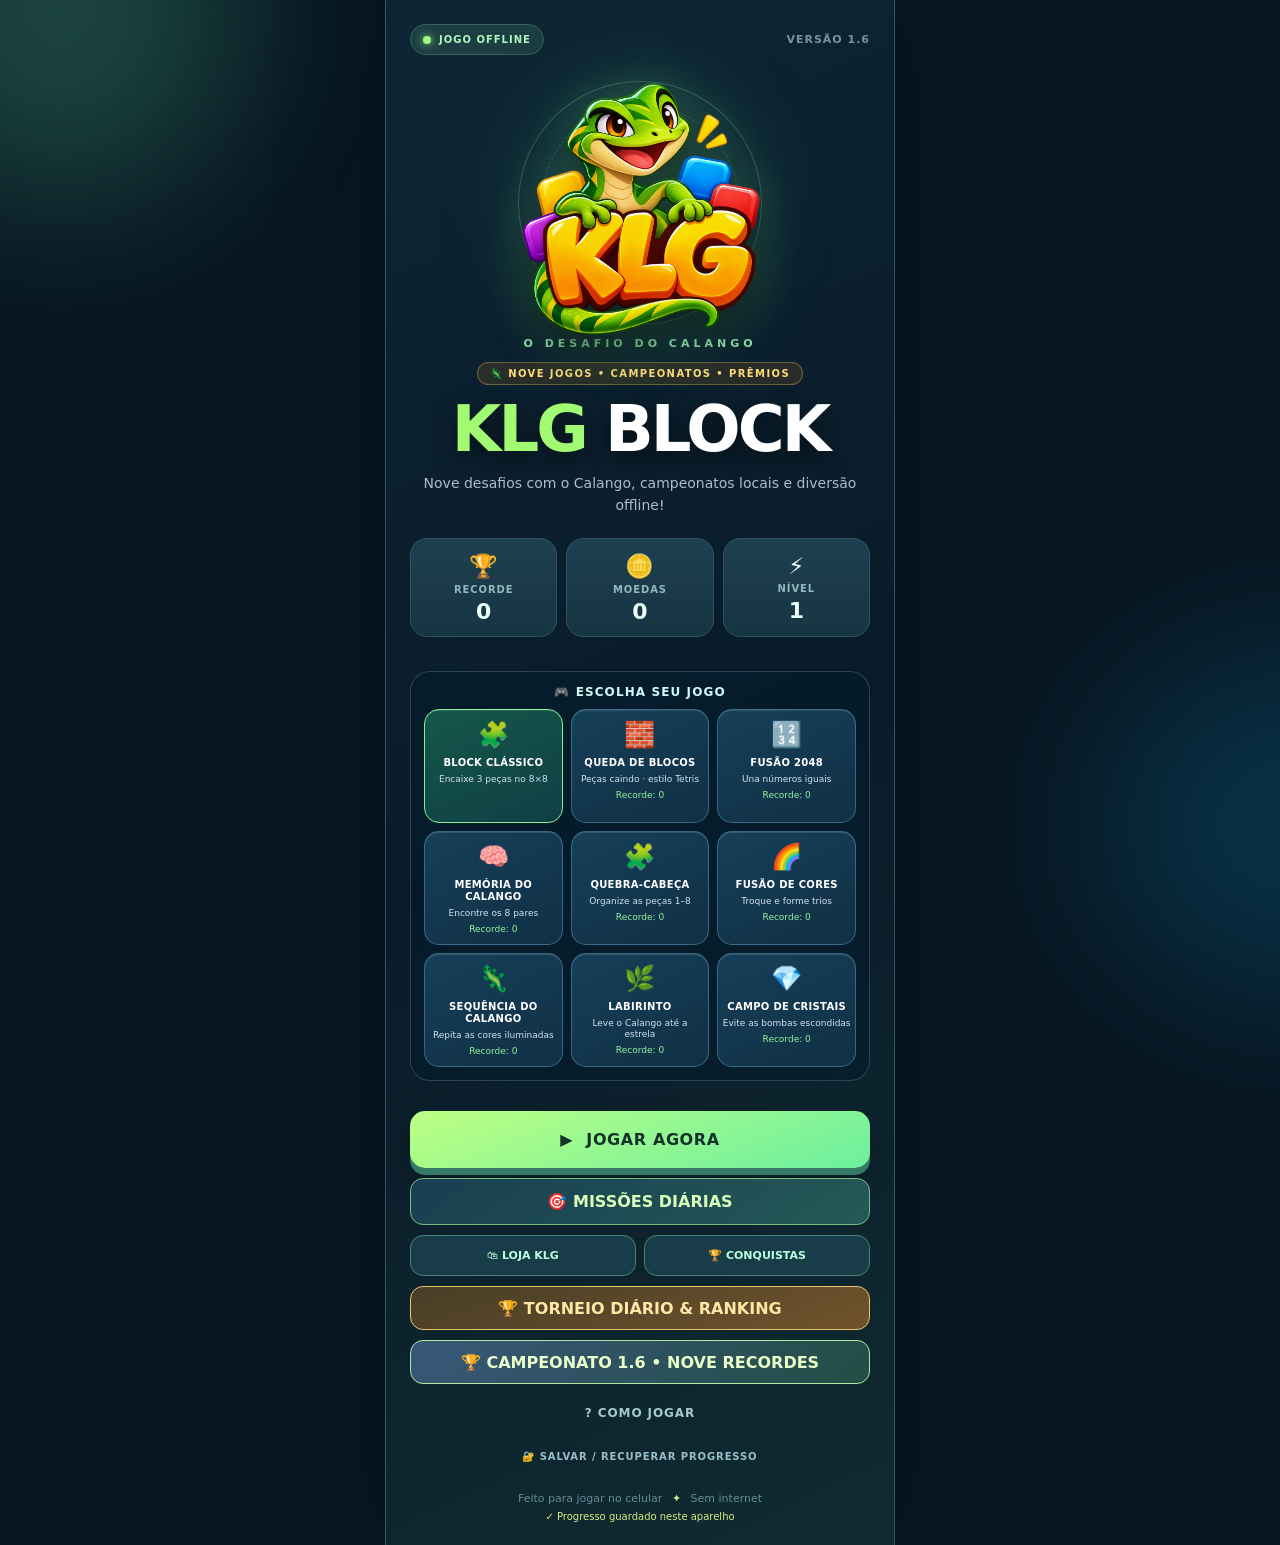
==== commit 60cb8b21: "Add files via upload" ====
--- a/index.html
+++ b/index.html
@@ -5,24 +5,25 @@
   <meta name="viewport" content="width=device-width, initial-scale=1, viewport-fit=cover, user-scalable=no" />
   <meta name="theme-color" content="#0b1d2b" />
   <meta name="description" content="KLG Block: encaixe blocos, faça combos e suba de nível com o Calango!" />
-  <title>KLG Block 1.5 — Calango</title>
+  <title>KLG Block 1.6 — Calango</title>
   <link rel="icon" type="image/png" href="icon-192.png" />
   <link rel="manifest" href="manifest.webmanifest" />
   <link rel="stylesheet" href="style.css" />
   <link rel="stylesheet" href="arcade.css" />
   <link rel="stylesheet" href="extras15.css" />
+  <link rel="stylesheet" href="extras16.css" />
 </head>
 <body>
   <div class="ambient ambient-a" aria-hidden="true"></div>
   <div class="ambient ambient-b" aria-hidden="true"></div>
   <main class="app" id="app">
     <section class="screen home-screen" id="homeScreen" aria-label="Tela inicial">
-      <div class="home-top"><span class="mini-pill"><span class="online-dot"></span> JOGO OFFLINE</span><span class="version">VERSÃO 1.5</span></div>
+      <div class="home-top"><span class="mini-pill"><span class="online-dot"></span> JOGO OFFLINE</span><span class="version">VERSÃO 1.6</span></div>
       <div class="hero">
         <div class="hero-halo"><img src="logo-klg.png" alt="Calango mascote KLG" class="hero-logo" /></div>
-        <div class="brand-kicker">O DESAFIO DO CALANGO</div><div class="hero-new">🦎 SEIS JOGOS • TORNEIOS • PRÊMIOS</div>
+        <div class="brand-kicker">O DESAFIO DO CALANGO</div><div class="hero-new">🦎 NOVE JOGOS • CAMPEONATOS • PRÊMIOS</div>
         <h1><span>KLG</span> BLOCK</h1>
-        <p>Seis desafios de raciocínio com o Calango — jogue sem internet!</p>
+        <p>Nove desafios com o Calango, campeonatos locais e diversão offline!</p>
       </div>
       <div class="home-stats">
         <div><span class="stat-icon">🏆</span><span class="stat-name">RECORDE</span><strong id="homeBest">0</strong></div>
@@ -38,6 +39,9 @@
           <button id="memoryModeBtn" class="mode-card" type="button"><span class="mode-emoji">🧠</span><strong>MEMÓRIA DO CALANGO</strong><small>Encontre os 8 pares</small><em id="memoryHomeBest">Recorde: 0</em></button>
           <button id="puzzleModeBtn" class="mode-card" type="button"><span class="mode-emoji">🧩</span><strong>QUEBRA-CABEÇA</strong><small>Organize as peças 1–8</small><em id="puzzleHomeBest">Recorde: 0</em></button>
           <button id="colorsModeBtn" class="mode-card" type="button"><span class="mode-emoji">🌈</span><strong>FUSÃO DE CORES</strong><small>Troque e forme trios</small><em id="colorsHomeBest">Recorde: 0</em></button>
+          <button id="sequenceModeBtn" class="mode-card" type="button"><span class="mode-emoji">🦎</span><strong>SEQUÊNCIA DO CALANGO</strong><small>Repita as cores iluminadas</small><em id="sequenceHomeBest">Recorde: 0</em></button>
+          <button id="mazeModeBtn" class="mode-card" type="button"><span class="mode-emoji">🌿</span><strong>LABIRINTO</strong><small>Leve o Calango até a estrela</small><em id="mazeHomeBest">Recorde: 0</em></button>
+          <button id="crystalsModeBtn" class="mode-card" type="button"><span class="mode-emoji">💎</span><strong>CAMPO DE CRISTAIS</strong><small>Evite as bombas escondidas</small><em id="crystalsHomeBest">Recorde: 0</em></button>
         </div>
       </div>
       <div class="home-actions">
@@ -46,6 +50,7 @@
         <button id="missionBtn" class="secondary-btn mission-primary" type="button">🎯 MISSÕES DIÁRIAS</button>
         <div class="home-shortcuts"><button id="shopBtn" class="secondary-btn shortcut-btn" type="button">🛍 LOJA KLG</button><button id="statsBtn" class="secondary-btn shortcut-btn" type="button">🏆 CONQUISTAS</button></div>
         <button id="tournamentBtn" class="secondary-btn klg-tournament-btn" type="button">🏆 TORNEIO DIÁRIO & RANKING</button>
+        <button id="klg16ChampBtn" class="secondary-btn klg16-champ-btn" type="button">🏆 CAMPEONATO 1.6 • NOVE RECORDES</button>
         <button id="howBtn" class="plain-btn" type="button">? COMO JOGAR</button>
         <button id="backupBtn" class="plain-btn backup-access" type="button">🔐 SALVAR / RECUPERAR PROGRESSO</button>
       </div>
@@ -109,7 +114,7 @@
       <div class="arcade-actions"><button id="arcadeRestart" class="footer-action" type="button">↻ NOVA PARTIDA</button><button id="arcadeHome" class="footer-action" type="button">⌂ OUTROS JOGOS</button></div>
     </section>
 
-    <section id="extraScreen" class="screen extra-screen hidden" aria-label="Jogos do Calango 1.5">
+    <section id="extraScreen" class="screen extra-screen hidden" aria-label="Jogos do Calango 1.6">
       <header class="arcade-header">
         <button id="extraBack" type="button" class="icon-btn" aria-label="Voltar aos jogos">‹</button>
         <div class="arcade-brand"><img src="logo-klg.png" alt="Calango KLG"/><div><strong id="extraTitle">KLG DESAFIO</strong><small>CALANGO EDITION</small></div></div>
@@ -129,6 +134,17 @@
       <div class="extra-actions"><button id="extraNew" type="button" class="secondary-btn">↻ NOVA PARTIDA</button><button id="extraExit" type="button" class="secondary-btn">⌂ ESCOLHER JOGO</button></div>
       <div class="extra-wallet">🪙 <span id="extraCoins">0</span> moedas · ⚡ Nível <span id="extraLevel">1</span></div>
     </section>
+
+    <section id="klg16Screen" class="screen klg16-screen hidden" aria-label="Jogos do Calango 1.6">
+      <header class="arcade-header"><button id="klg16Back" class="icon-btn" type="button" aria-label="Voltar aos jogos">‹</button>
+      <div class="arcade-brand"><img src="logo-klg.png" alt="Calango KLG"/><div><strong id="klg16Title">KLG DESAFIO</strong><small>CALANGO EDITION • 1.6</small></div></div><span class="mini-pill">OFFLINE</span></header>
+      <div class="klg16-stats"><div><span>PONTOS</span><strong id="klg16Score">0</strong></div><div><span>🏆 RECORDE</span><strong id="klg16Best">0</strong></div><div><span id="klg16MetricLabel">RODADA</span><strong id="klg16Metric">0</strong></div></div>
+      <div class="klg16-difficulty" aria-label="Nível de dificuldade"><button id="klg16Diff_easy" type="button">FÁCIL</button><button id="klg16Diff_medium" type="button">MÉDIO</button><button id="klg16Diff_hard" type="button">DIFÍCIL</button></div>
+      <div class="klg16-board-wrap"><div id="klg16Board" class="klg16-board" aria-label="Tabuleiro do desafio"></div><div id="klg16Celebration" class="klg16-celebration hidden" aria-live="polite"><img src="logo-klg.png" alt=""/><strong id="klg16Cheers">PARABÉNS!</strong></div></div>
+      <p id="klg16Hint" class="klg16-hint"></p><div id="klg16Notice" class="klg16-notice" aria-live="polite"></div><div id="klg16Controls" class="klg16-controls"></div>
+      <div class="klg16-actions"><button id="klg16New" class="secondary-btn" type="button">↻ NOVA PARTIDA</button><button id="klg16Exit" class="secondary-btn" type="button">⌂ OUTROS JOGOS</button></div>
+      <div class="klg16-wallet">🎯 <span id="klg16Difficulty">FÁCIL</span> · 🪙 <span id="klg16Coins">0</span> moedas · ⚡ Nível <span id="klg16Level">1</span></div>
+    </section>
   </main>
 
   <div class="modal-backdrop hidden" id="howModal" role="dialog" aria-modal="true" aria-labelledby="howTitle">
@@ -155,7 +171,7 @@
   </div>
   <div class="modal-backdrop hidden" id="backupModal" role="dialog" aria-modal="true" aria-labelledby="backupTitle">
     <div class="modal-card backup-card"><div class="modal-icon">🔐</div><h2 id="backupTitle">Proteja seu progresso</h2>
-      <p>Copie e guarde este código para recuperar <b>recordes, moedas, XP, skins, conquistas e melhores pontuações dos seis jogos</b> caso precise reinstalar o jogo.</p>
+      <p>Copie e guarde este código para recuperar <b>recordes, moedas, XP, skins, conquistas e melhores pontuações dos nove jogos</b> caso precise reinstalar o jogo.</p>
       <label for="backupCode">SEU CÓDIGO DE RECUPERAÇÃO</label>
       <textarea id="backupCode" rows="3" readonly spellcheck="false" aria-label="Código para guardar"></textarea>
       <button id="copyBackupBtn" type="button" class="secondary-btn modal-close">📋 COPIAR CÓDIGO</button>
@@ -201,8 +217,17 @@
       <button id="closeTournament" type="button" class="secondary-btn modal-close">VOLTAR AOS JOGOS</button>
     </div>
   </div>
+
+  <div class="modal-backdrop hidden" id="klg16ChampModal" role="dialog" aria-modal="true" aria-labelledby="klg16ChampTitle"><div class="modal-card collection-card klg16-champ-modal">
+    <div class="modal-icon">🏆</div><h2 id="klg16ChampTitle">Campeonato do Calango 1.6</h2>
+    <p class="collection-note">Campeonato local: desafios diários, três dificuldades, troféus e recordes. Sem internet, sem ranking de outras pessoas.</p>
+    <div id="klg16ChampDay" class="tournament-date"></div><h3 class="klg16-subheading">🎯 Missões de hoje</h3><div id="klg16Challenges" class="challenge-list"></div>
+    <h3 class="klg16-subheading">🥇 Troféus especiais</h3><div id="klg16Achievements" class="challenge-list"></div>
+    <h3 class="klg16-subheading">📊 Ranking pessoal dos 9 jogos</h3><div id="klg16Rankings" class="ranking-list"></div>
+    <button id="klg16ChampClose" type="button" class="secondary-btn modal-close">VOLTAR AOS JOGOS</button></div></div>
   <script src="app.js" defer></script>
   <script src="arcade.js" defer></script>
   <script src="extras15.js" defer></script>
+  <script src="extras16.js" defer></script>
 </body>
 </html>
--- a/extras16.css
+++ b/extras16.css
@@ -0,0 +1,39 @@
+/* KLG Block 1.6 - três jogos adicionais responsivos */
+.mode-grid{grid-template-columns:repeat(3,minmax(0,1fr))}
+.mode-card{min-height:114px;padding:9px 4px}
+.mode-card strong{font-size:10px;line-height:1.2;overflow-wrap:anywhere}
+.klg16-champ-btn{width:100%;min-height:44px;background:linear-gradient(135deg,#395779,#224e45);border:1px solid #aeeaa1;color:#eaffca}
+.klg16-screen{width:100%;min-height:100dvh;display:flex;align-items:center;flex-direction:column;gap:12px;padding:11px 11px 24px}
+.klg16-screen.hidden{display:none!important}
+.klg16-stats{display:grid;grid-template-columns:repeat(3,minmax(0,1fr));width:min(100%,480px);gap:8px}
+.klg16-stats>div{border:1px solid #5b8a86;border-radius:12px;background:#0b2d3c;padding:9px 5px;text-align:center}
+.klg16-stats span{display:block;font-size:9px;color:#b8d6e0;font-weight:800}
+.klg16-stats strong{display:block;font-size:21px;color:#ffe6a3}
+.klg16-difficulty{display:flex;justify-content:center;gap:7px;width:min(100%,470px)}
+.klg16-difficulty button{flex:1;max-width:145px;min-height:40px;background:#153a48;color:#d6e9e7;border:1px solid #487d83;border-radius:10px;font-weight:900;font-size:10px}
+.klg16-difficulty button.selected{background:#b6ed91;color:#1d392d;border-color:#e9ffcb}
+.klg16-board-wrap{position:relative;max-width:100%;display:flex;align-items:center;justify-content:center}
+.klg16-board{width:min(92vw,410px);aspect-ratio:1;background:linear-gradient(135deg,#123a4a,#061f31);border:2px solid #57928d;border-radius:17px;padding:8px;box-shadow:0 10px 28px #041822b9;display:grid;gap:4px;touch-action:manipulation}
+.klg16-tile{border:1px solid #ffffff34;border-radius:7px;min-width:0;min-height:0;display:flex;align-items:center;justify-content:center;font-weight:900;color:#fff;-webkit-tap-highlight-color:transparent;touch-action:manipulation;appearance:none;user-select:none;cursor:pointer}
+.klg16-sequence{grid-template-columns:repeat(2,1fr);grid-template-rows:repeat(2,1fr);padding:17px;gap:13px}
+.klg16-sequence .klg16-pad{border-radius:22px;font-size:44px;filter:brightness(.72);box-shadow:inset 0 4px #ffffff4a,inset 0 -6px #0003}
+.klg16-sequence .klg16-pad.flash{filter:brightness(1.85) saturate(1.4);transform:scale(1.035);box-shadow:0 0 27px #f4ffb6,inset 0 3px #fff9}
+.klg16-sequence .pad-0{background:#00c987}.klg16-sequence .pad-1{background:#3988f2}.klg16-sequence .pad-2{background:#ffba31}.klg16-sequence .pad-3{background:#f25e8a}
+.klg16-board.klg16-maze,.klg16-board.klg16-crystals{grid-template-columns:repeat(var(--klg16-size),minmax(0,1fr));grid-template-rows:repeat(var(--klg16-size),minmax(0,1fr));gap:2px;padding:6px}
+.klg16-maze-cell{background:#215e69;border-radius:4px;font-size:clamp(10px,3.5vw,21px)}
+.klg16-maze-cell.wall{background:linear-gradient(130deg,#124151,#0b253b);box-shadow:inset 0 2px #315a69;cursor:default}
+.klg16-maze-cell.player{background:#84be6e}.klg16-maze-cell.goal{background:#b48d47}
+.klg16-mine-cell{background:linear-gradient(130deg,#237f91,#1c5368);font-size:clamp(9px,3.2vw,18px);box-shadow:inset 0 2px #b3e4e85c}
+.klg16-mine-cell.opened{background:#17394c;color:#fff5ac;box-shadow:none}
+.klg16-hint{max-width:400px;text-align:center;font-size:12px;line-height:1.5;color:#cfe8e4}
+.klg16-notice{min-height:28px;max-width:430px;text-align:center;color:#ffe3a2;font-size:13px;font-weight:800}
+.klg16-controls{display:flex;flex-wrap:wrap;align-items:center;justify-content:center;gap:6px;max-width:480px}
+.klg16-dir{background:#24586b;border:1px solid #88b8ba;color:#fff2ca;border-radius:12px;min-width:55px;min-height:45px;font-weight:900;font-size:21px}
+.klg16-actions{display:flex;gap:7px;justify-content:center;align-items:center}
+.klg16-actions button{font-size:11px;padding:11px;min-height:43px}
+.klg16-wallet{color:#ffe1a1;font-size:12px;font-weight:800;text-align:center}
+.klg16-celebration{z-index:8;position:absolute;inset:8%;background:#0b2c3bdf;border:2px solid #e3f397;display:flex;flex-direction:column;justify-content:center;align-items:center;pointer-events:none;border-radius:23px;box-shadow:0 0 32px #c8fd79b3}
+.klg16-celebration.hidden{display:none!important}.klg16-celebration img{width:56%;max-height:65%;object-fit:contain}.klg16-celebration strong{text-align:center;color:#fff0ae;font-size:20px;text-shadow:0 2px #072a36}
+.klg16-celebration.cheer-animate{animation:klg16Cheer .55s ease-out}@keyframes klg16Cheer{0%{opacity:0;transform:scale(.5) rotate(-10deg)}75%{opacity:1;transform:scale(1.06)}100%{transform:scale(1)}}
+.klg16-champ-modal{max-height:90dvh;overflow-y:auto}.klg16-subheading{text-align:left;font-size:12px;color:#ffe3a7;margin:14px 0 8px}
+@media(max-width:350px){.mode-grid{grid-template-columns:repeat(2,minmax(0,1fr))}.klg16-board{width:95vw}.klg16-stats strong{font-size:18px}}
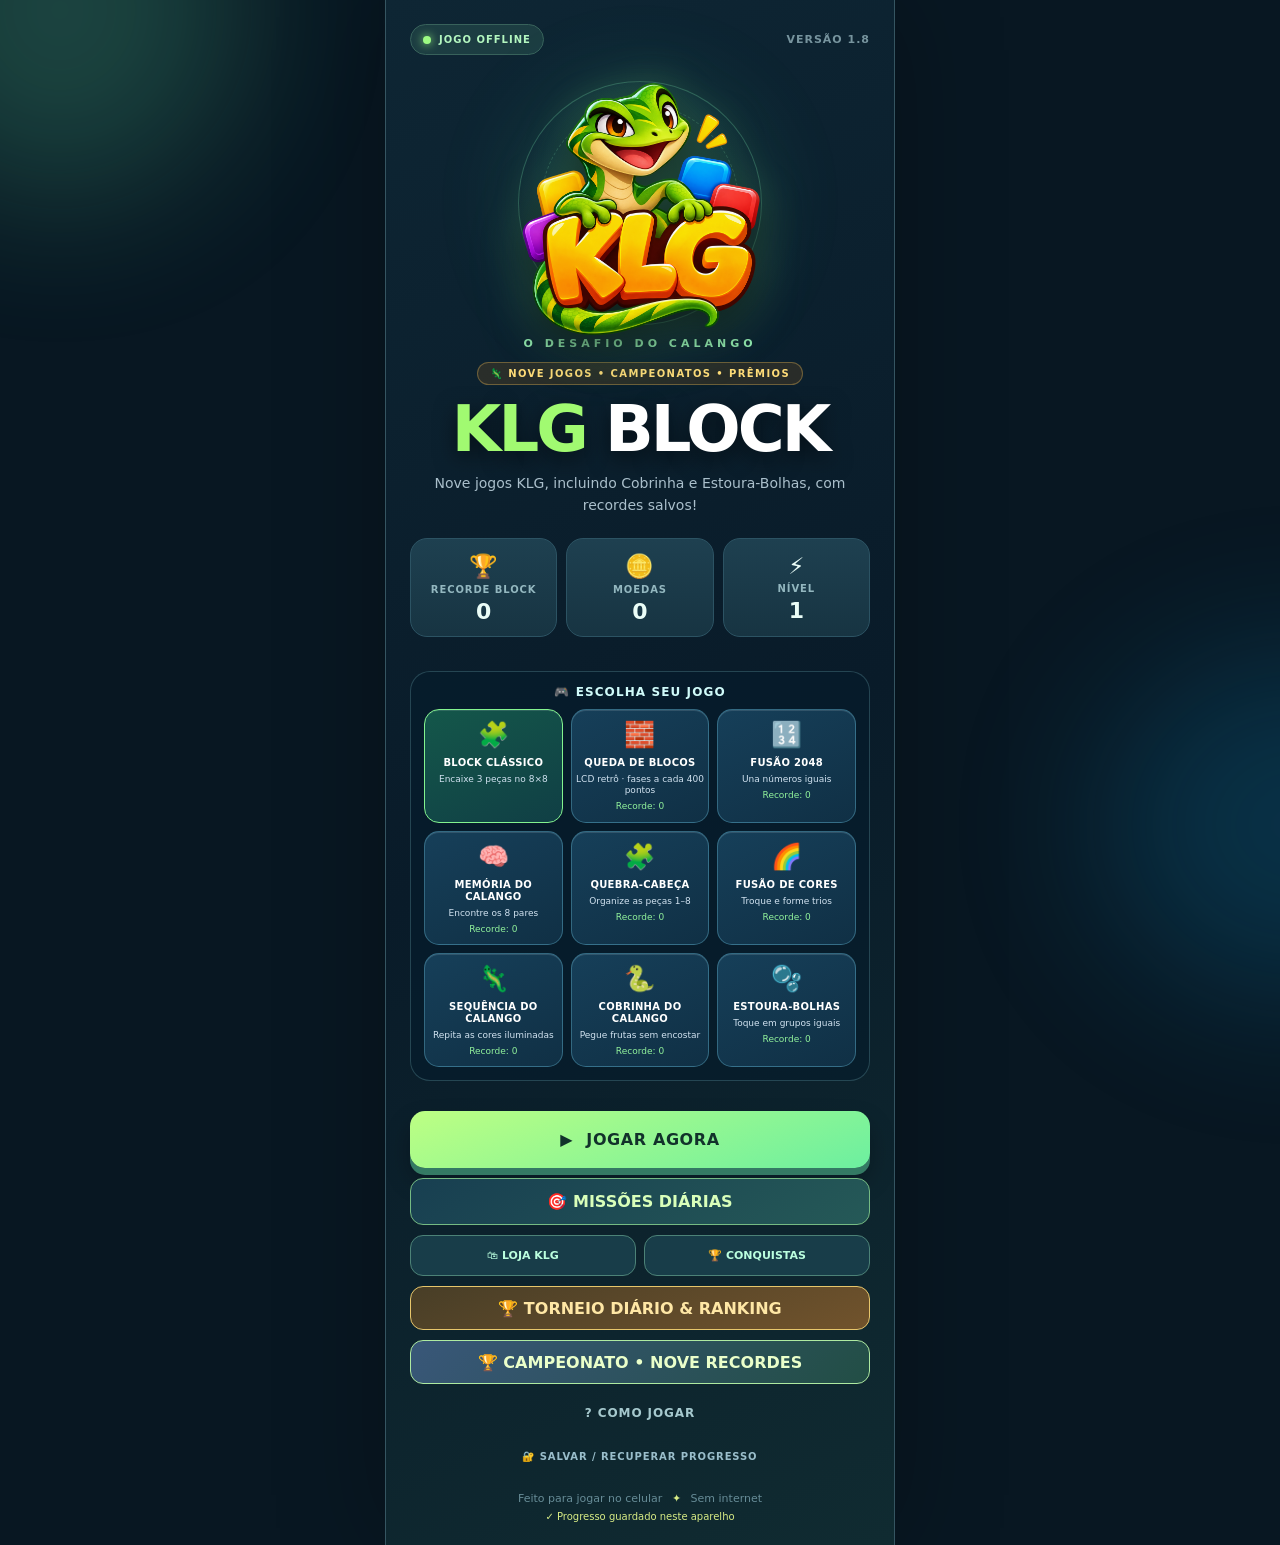
==== commit 4aaf9ae3: "Add files via upload" ====
--- a/index.html
+++ b/index.html
@@ -5,7 +5,7 @@
   <meta name="viewport" content="width=device-width, initial-scale=1, viewport-fit=cover, user-scalable=no" />
   <meta name="theme-color" content="#0b1d2b" />
   <meta name="description" content="KLG Block: encaixe blocos, faça combos e suba de nível com o Calango!" />
-  <title>KLG Block 1.6 — Calango</title>
+  <title>KLG Block 1.8 — Calango</title>
   <link rel="icon" type="image/png" href="icon-192.png" />
   <link rel="manifest" href="manifest.webmanifest" />
   <link rel="stylesheet" href="style.css" />
@@ -18,15 +18,15 @@
   <div class="ambient ambient-b" aria-hidden="true"></div>
   <main class="app" id="app">
     <section class="screen home-screen" id="homeScreen" aria-label="Tela inicial">
-      <div class="home-top"><span class="mini-pill"><span class="online-dot"></span> JOGO OFFLINE</span><span class="version">VERSÃO 1.6</span></div>
+      <div class="home-top"><span class="mini-pill"><span class="online-dot"></span> JOGO OFFLINE</span><span class="version">VERSÃO 1.8</span></div>
       <div class="hero">
         <div class="hero-halo"><img src="logo-klg.png" alt="Calango mascote KLG" class="hero-logo" /></div>
         <div class="brand-kicker">O DESAFIO DO CALANGO</div><div class="hero-new">🦎 NOVE JOGOS • CAMPEONATOS • PRÊMIOS</div>
         <h1><span>KLG</span> BLOCK</h1>
-        <p>Nove desafios com o Calango, campeonatos locais e diversão offline!</p>
+        <p>Nove jogos KLG, incluindo Cobrinha e Estoura-Bolhas, com recordes salvos!</p>
       </div>
       <div class="home-stats">
-        <div><span class="stat-icon">🏆</span><span class="stat-name">RECORDE</span><strong id="homeBest">0</strong></div>
+        <div><span class="stat-icon">🏆</span><span class="stat-name">RECORDE BLOCK</span><strong id="homeBest">0</strong></div>
         <div><span class="stat-icon">🪙</span><span class="stat-name">MOEDAS</span><strong id="homeCoins">0</strong></div>
         <div><span class="stat-icon">⚡</span><span class="stat-name">NÍVEL</span><strong id="homeLevel">1</strong></div>
       </div>
@@ -34,14 +34,14 @@
         <div class="mode-choice-title">🎮 ESCOLHA SEU JOGO</div>
         <div class="mode-grid">
           <button id="classicModeBtn" class="mode-card active" type="button"><span class="mode-emoji">🧩</span><strong>BLOCK CLÁSSICO</strong><small>Encaixe 3 peças no 8×8</small></button>
-          <button id="fallModeBtn" class="mode-card" type="button"><span class="mode-emoji">🧱</span><strong>QUEDA DE BLOCOS</strong><small>Peças caindo · estilo Tetris</small><em id="fallHomeBest">Recorde: 0</em></button>
+          <button id="fallModeBtn" class="mode-card" type="button"><span class="mode-emoji">🧱</span><strong>QUEDA DE BLOCOS</strong><small>LCD retrô · fases a cada 400 pontos</small><em id="fallHomeBest">Recorde: 0</em></button>
           <button id="mergeModeBtn" class="mode-card" type="button"><span class="mode-emoji">🔢</span><strong>FUSÃO 2048</strong><small>Una números iguais</small><em id="mergeHomeBest">Recorde: 0</em></button>
           <button id="memoryModeBtn" class="mode-card" type="button"><span class="mode-emoji">🧠</span><strong>MEMÓRIA DO CALANGO</strong><small>Encontre os 8 pares</small><em id="memoryHomeBest">Recorde: 0</em></button>
           <button id="puzzleModeBtn" class="mode-card" type="button"><span class="mode-emoji">🧩</span><strong>QUEBRA-CABEÇA</strong><small>Organize as peças 1–8</small><em id="puzzleHomeBest">Recorde: 0</em></button>
           <button id="colorsModeBtn" class="mode-card" type="button"><span class="mode-emoji">🌈</span><strong>FUSÃO DE CORES</strong><small>Troque e forme trios</small><em id="colorsHomeBest">Recorde: 0</em></button>
           <button id="sequenceModeBtn" class="mode-card" type="button"><span class="mode-emoji">🦎</span><strong>SEQUÊNCIA DO CALANGO</strong><small>Repita as cores iluminadas</small><em id="sequenceHomeBest">Recorde: 0</em></button>
-          <button id="mazeModeBtn" class="mode-card" type="button"><span class="mode-emoji">🌿</span><strong>LABIRINTO</strong><small>Leve o Calango até a estrela</small><em id="mazeHomeBest">Recorde: 0</em></button>
-          <button id="crystalsModeBtn" class="mode-card" type="button"><span class="mode-emoji">💎</span><strong>CAMPO DE CRISTAIS</strong><small>Evite as bombas escondidas</small><em id="crystalsHomeBest">Recorde: 0</em></button>
+          <button id="snakeModeBtn" class="mode-card" type="button"><span class="mode-emoji">🐍</span><strong>COBRINHA DO CALANGO</strong><small>Pegue frutas sem encostar</small><em id="snakeHomeBest">Recorde: 0</em></button>
+          <button id="bubblesModeBtn" class="mode-card" type="button"><span class="mode-emoji">🫧</span><strong>ESTOURA-BOLHAS</strong><small>Toque em grupos iguais</small><em id="bubblesHomeBest">Recorde: 0</em></button>
         </div>
       </div>
       <div class="home-actions">
@@ -50,7 +50,7 @@
         <button id="missionBtn" class="secondary-btn mission-primary" type="button">🎯 MISSÕES DIÁRIAS</button>
         <div class="home-shortcuts"><button id="shopBtn" class="secondary-btn shortcut-btn" type="button">🛍 LOJA KLG</button><button id="statsBtn" class="secondary-btn shortcut-btn" type="button">🏆 CONQUISTAS</button></div>
         <button id="tournamentBtn" class="secondary-btn klg-tournament-btn" type="button">🏆 TORNEIO DIÁRIO & RANKING</button>
-        <button id="klg16ChampBtn" class="secondary-btn klg16-champ-btn" type="button">🏆 CAMPEONATO 1.6 • NOVE RECORDES</button>
+        <button id="klg16ChampBtn" class="secondary-btn klg16-champ-btn" type="button">🏆 CAMPEONATO • NOVE RECORDES</button>
         <button id="howBtn" class="plain-btn" type="button">? COMO JOGAR</button>
         <button id="backupBtn" class="plain-btn backup-access" type="button">🔐 SALVAR / RECUPERAR PROGRESSO</button>
       </div>
@@ -97,15 +97,28 @@
         <div><span>🏆 RECORDE</span><strong id="arcadeBest">0</strong></div>
         <div><span id="arcadeMetricLabel">LINHAS</span><strong id="arcadeMetric">0</strong></div>
       </div>
+      <div id="fallLevelPanel" class="fall-level-panel hidden" aria-label="Progresso de fase do Queda de Blocos">
+        <div class="fall-level-top"><span>FASE <strong id="fallLevel">1</strong></span><span>VELOCIDADE <strong id="fallSpeed">0,80 s</strong></span><span>PRÓXIMA EM <strong id="fallNext">400</strong> PTS</span></div>
+        <div class="fall-progress-track" aria-hidden="true"><div id="fallProgressFill"></div></div>
+      </div>
       <div class="arcade-board-holder"><div id="arcadeBoard" class="arcade-board" role="grid" aria-label="Tabuleiro do jogo"></div>
         <div id="arcadeNotice" class="arcade-notice hidden" aria-live="polite"></div>
       </div>
-      <div id="fallControls" class="arcade-controls hidden">
-        <button id="fallLeft" type="button" aria-label="Mover para esquerda">◀</button>
-        <button id="fallRotate" type="button" aria-label="Girar peça">⟳</button>
-        <button id="fallRight" type="button" aria-label="Mover para direita">▶</button>
-        <button id="fallDown" type="button" aria-label="Descer mais rápido">▼</button>
-        <button id="fallDrop" type="button" aria-label="Soltar peça">⤓</button>
+      <div id="fallControls" class="arcade-controls retro-controls hidden" aria-label="Controles do Queda de Blocos">
+        <div class="retro-dpad">
+          <span class="retro-control-label">CURSOR</span>
+          <button id="fallUp" class="retro-key retro-up" type="button" aria-label="Girar peça pelo cursor">▲</button>
+          <button id="fallLeft" class="retro-key retro-left" type="button" aria-label="Mover para esquerda">◀</button>
+          <span class="retro-cross" aria-hidden="true">✛</span>
+          <button id="fallRight" class="retro-key retro-right" type="button" aria-label="Mover para direita">▶</button>
+          <button id="fallDown" class="retro-key retro-down" type="button" aria-label="Descer mais rápido">▼</button>
+        </div>
+        <div class="retro-action-pad">
+          <button id="fallDrop" class="retro-key retro-harddrop" type="button" aria-label="Soltar peça até o fundo">⤓</button>
+          <span class="retro-drop-label">SOLTAR</span>
+          <button id="fallRotate" class="retro-key retro-rotate" type="button" aria-label="Girar peça">⟳</button>
+          <span class="retro-rotate-label">GIRAR</span>
+        </div>
       </div>
       <div id="mergeControls" class="arcade-controls merge-controls hidden">
         <div class="direction-grid"><button id="mergeUp" type="button" aria-label="Mover para cima">▲</button><div class="direction-bottom"><button id="mergeLeft" type="button" aria-label="Mover para esquerda">◀</button><button id="mergeDown" type="button" aria-label="Mover para baixo">▼</button><button id="mergeRight" type="button" aria-label="Mover para direita">▶</button></div></div>
@@ -114,7 +127,7 @@
       <div class="arcade-actions"><button id="arcadeRestart" class="footer-action" type="button">↻ NOVA PARTIDA</button><button id="arcadeHome" class="footer-action" type="button">⌂ OUTROS JOGOS</button></div>
     </section>
 
-    <section id="extraScreen" class="screen extra-screen hidden" aria-label="Jogos do Calango 1.6">
+    <section id="extraScreen" class="screen extra-screen hidden" aria-label="Jogos do Calango 1.8">
       <header class="arcade-header">
         <button id="extraBack" type="button" class="icon-btn" aria-label="Voltar aos jogos">‹</button>
         <div class="arcade-brand"><img src="logo-klg.png" alt="Calango KLG"/><div><strong id="extraTitle">KLG DESAFIO</strong><small>CALANGO EDITION</small></div></div>
@@ -135,9 +148,9 @@
       <div class="extra-wallet">🪙 <span id="extraCoins">0</span> moedas · ⚡ Nível <span id="extraLevel">1</span></div>
     </section>
 
-    <section id="klg16Screen" class="screen klg16-screen hidden" aria-label="Jogos do Calango 1.6">
+    <section id="klg16Screen" class="screen klg16-screen hidden" aria-label="Jogos do Calango 1.8">
       <header class="arcade-header"><button id="klg16Back" class="icon-btn" type="button" aria-label="Voltar aos jogos">‹</button>
-      <div class="arcade-brand"><img src="logo-klg.png" alt="Calango KLG"/><div><strong id="klg16Title">KLG DESAFIO</strong><small>CALANGO EDITION • 1.6</small></div></div><span class="mini-pill">OFFLINE</span></header>
+      <div class="arcade-brand"><img src="logo-klg.png" alt="Calango KLG"/><div><strong id="klg16Title">KLG DESAFIO</strong><small>CALANGO EDITION • 1.8</small></div></div><span class="mini-pill">OFFLINE</span></header>
       <div class="klg16-stats"><div><span>PONTOS</span><strong id="klg16Score">0</strong></div><div><span>🏆 RECORDE</span><strong id="klg16Best">0</strong></div><div><span id="klg16MetricLabel">RODADA</span><strong id="klg16Metric">0</strong></div></div>
       <div class="klg16-difficulty" aria-label="Nível de dificuldade"><button id="klg16Diff_easy" type="button">FÁCIL</button><button id="klg16Diff_medium" type="button">MÉDIO</button><button id="klg16Diff_hard" type="button">DIFÍCIL</button></div>
       <div class="klg16-board-wrap"><div id="klg16Board" class="klg16-board" aria-label="Tabuleiro do desafio"></div><div id="klg16Celebration" class="klg16-celebration hidden" aria-live="polite"><img src="logo-klg.png" alt=""/><strong id="klg16Cheers">PARABÉNS!</strong></div></div>
@@ -219,7 +232,7 @@
   </div>
 
   <div class="modal-backdrop hidden" id="klg16ChampModal" role="dialog" aria-modal="true" aria-labelledby="klg16ChampTitle"><div class="modal-card collection-card klg16-champ-modal">
-    <div class="modal-icon">🏆</div><h2 id="klg16ChampTitle">Campeonato do Calango 1.6</h2>
+    <div class="modal-icon">🏆</div><h2 id="klg16ChampTitle">Campeonato do Calango 1.8</h2>
     <p class="collection-note">Campeonato local: desafios diários, três dificuldades, troféus e recordes. Sem internet, sem ranking de outras pessoas.</p>
     <div id="klg16ChampDay" class="tournament-date"></div><h3 class="klg16-subheading">🎯 Missões de hoje</h3><div id="klg16Challenges" class="challenge-list"></div>
     <h3 class="klg16-subheading">🥇 Troféus especiais</h3><div id="klg16Achievements" class="challenge-list"></div>
--- a/arcade.css
+++ b/arcade.css
@@ -32,3 +32,72 @@
 .merge-board .merge-2{background:#426d76}.merge-board .merge-4{background:#499b95}.merge-board .merge-8{background:#4bbf84}.merge-board .merge-16{background:#70ba54}.merge-board .merge-32{background:#d9b248}.merge-board .merge-64{background:#f59d50}.merge-board .merge-128{background:#f27873}.merge-board .merge-256{background:#d56dc6}.merge-board .merge-512{background:#9b73e8}.merge-board .merge-1024{background:#638ee5}.merge-board .merge-2048{background:#ead260;color:#443719}
 @media(max-height:730px){.arcade-screen{gap:7px;padding-top:7px}.arcade-stats>div{padding:6px 4px}.arcade-brand img{height:40px;width:40px}.arcade-board.fall-board{width:min(74vw,280px,calc((100dvh - 260px) * .56))}.arcade-controls{min-height:48px}.arcade-controls>button{min-height:45px}}
 @media(max-width:365px){.mode-card{min-height:122px;padding:8px 3px}.mode-card strong{font-size:9px}.mode-card small{font-size:8px}.arcade-controls>button{min-width:43px;padding:4px}}
+
+/* 1.8 — controles inspirados nos minigames portáteis retrô; somente Queda de Blocos */
+.fall-level-panel{width:min(100%,430px);padding:9px 12px 10px;border:2px solid #79826a;background:linear-gradient(180deg,#d0d4aa,#aab78f);border-radius:11px;color:#273827;box-shadow:inset 0 2px #f1f1cf,0 3px 0 #131a18}
+.fall-level-panel.hidden{display:none!important}
+.fall-level-top{display:grid;grid-template-columns:1fr 1.1fr 1.3fr;gap:5px;align-items:center;text-align:center}
+.fall-level-top span{font-size:9px;font-weight:900;line-height:1.2;letter-spacing:.35px}
+.fall-level-top strong{display:block;color:#1f332b;font-size:17px;font-variant-numeric:tabular-nums;margin-top:2px}
+.fall-progress-track{height:6px;border-radius:8px;background:#56664d55;margin-top:7px;overflow:hidden;box-shadow:inset 0 1px 2px #27382766}
+#fallProgressFill{height:100%;width:0;background:#304f35;transition:width .18s linear}
+.retro-fall .arcade-board-holder{width:max-content;max-width:100%;background:linear-gradient(140deg,#171d1d,#333735 48%,#171e20);padding:12px 14px;border-radius:18px;border:2px solid #525757;box-shadow:inset 0 3px 5px #0009,0 9px 16px #0008}
+.retro-fall .arcade-board.fall-board{width:clamp(167px,min(67vw,270px,calc((100dvh - 445px) * .56)),270px);aspect-ratio:10/18;background:#bbc6a0;border:4px solid #737e6b;box-shadow:inset 0 0 6px #4c584a9f,0 2px 0 #e1e8c9;padding:3px;gap:1px;border-radius:2px}
+.retro-fall .fall-board .arcade-cell{background:#a8b595;border-radius:1px;border:1px solid #a1af8e}
+.retro-fall .fall-board .arcade-cell.filled{background:#24362c;border:1px solid #64745d;box-shadow:inset 0 0 0 2px #314937,inset 0 1px 1px #15261c;border-radius:1px}
+.retro-fall .fall-board .arcade-cell.ghost{background:#84947877;border:1px dashed #55684e;box-shadow:none}
+.retro-fall .arcade-notice{background:#bfcaa9;color:#24362c;border:3px solid #26372d;box-shadow:0 5px 12px #0007;border-radius:5px;font-size:15px}
+.retro-fall .arcade-stats>div{background:#252b2b;border:1px solid #73786f;box-shadow:inset 0 1px #fff2}
+.retro-fall .arcade-stats strong{color:#e4e8c9}
+.retro-controls{background:linear-gradient(150deg,#202729,#121819);border:2px solid #51595b;border-radius:20px;box-shadow:inset 0 3px #ffffff13,0 5px 0 #060b10;padding:10px 16px 12px;display:flex;justify-content:space-between;align-items:center;gap:18px;min-height:154px;width:min(100%,420px)}
+.retro-controls.hidden{display:none!important}
+.retro-dpad{width:160px;min-width:160px;display:grid;grid-template-columns:repeat(3,52px);grid-template-rows:19px repeat(2,50px);align-items:center;justify-items:center}
+.retro-control-label{grid-area:1/1/2/4;font-size:10px;letter-spacing:2px;color:#fffbdc;font-weight:900}
+.retro-dpad .retro-left{grid-area:2/1}.retro-dpad .retro-cross{grid-area:2/2;font-size:21px;color:#cbd1cb;user-select:none}.retro-dpad .retro-right{grid-area:2/3}.retro-dpad .retro-down{grid-area:3/2}
+.retro-controls .retro-key{appearance:none;display:grid;place-items:center;padding:0;border-radius:999px;color:#302515;background:radial-gradient(circle at 30% 22%,#ffe66b 0%,#ffcb25 45%,#e89b13 92%);border:2px solid #ffda55;box-shadow:0 5px 0 #a2690d,0 7px 9px #0009;min-width:42px;width:44px;height:44px;min-height:44px;font-size:20px;font-weight:900;line-height:1;touch-action:manipulation;-webkit-tap-highlight-color:transparent}
+.retro-controls .retro-key:active{transform:translateY(4px);box-shadow:0 1px 0 #a2690d,0 2px 4px #0006}
+.retro-action-pad{flex:1;display:grid;grid-template-columns:1fr;justify-items:center;align-items:center;gap:3px;min-width:76px}
+.retro-controls .retro-harddrop{height:32px;min-height:32px;width:32px;min-width:32px;font-size:15px}
+.retro-controls .retro-rotate{width:72px;height:72px;min-width:72px;min-height:72px;font-size:33px}
+.retro-drop-label,.retro-rotate-label{color:#e9dfc4;font-size:9px;font-weight:900;letter-spacing:1px}
+.retro-fall .arcade-tip{font-size:10px;line-height:1.25}
+@media(max-height:760px){.retro-fall.arcade-screen{gap:6px;padding-top:6px}.retro-fall .arcade-brand img{height:36px;width:36px}.retro-fall .arcade-stats>div{padding:4px}.retro-fall .arcade-stats strong{font-size:17px}.fall-level-panel{padding:5px 10px}.fall-level-top strong{font-size:14px}.fall-progress-track{margin-top:4px}.retro-controls{min-height:118px;padding:6px 12px}.retro-dpad{grid-template-rows:15px repeat(2,42px);grid-template-columns:repeat(3,46px);width:140px;min-width:140px}.retro-controls .retro-key{width:38px;height:38px;min-width:38px;min-height:38px}.retro-controls .retro-rotate{width:60px;height:60px;min-width:60px;min-height:60px}}
+@media(max-width:350px){.retro-controls{gap:6px;padding:7px 8px}.retro-dpad{grid-template-columns:repeat(3,42px);width:126px;min-width:126px}.retro-controls .retro-key{width:38px;height:38px;min-width:38px;min-height:38px}}
+
+/* 1.8 otimização para que controles e ações caibam em tela Android */
+.retro-fall.arcade-screen{gap:6px;padding-top:7px;padding-bottom:max(7px,env(safe-area-inset-bottom))}
+.retro-fall .arcade-brand img{width:40px;height:40px}
+.retro-fall .arcade-stats>div{padding:4px 3px;border-radius:9px}
+.retro-fall .arcade-stats strong{font-size:18px;margin-top:0}
+.retro-fall .fall-level-panel{padding:5px 10px 7px}
+.retro-fall .fall-level-top strong{font-size:15px;margin-top:0}
+.retro-fall .fall-progress-track{margin-top:4px;height:5px}
+.retro-fall .arcade-board.fall-board{width:clamp(167px,min(67vw,265px,calc((100dvh - 475px) * .56)),265px)}
+.retro-fall .arcade-board-holder{padding:8px 10px;border-radius:12px}
+.retro-fall .retro-controls{min-height:123px;padding:7px 12px;gap:12px}
+.retro-fall .retro-dpad{position:relative;grid-template-rows:repeat(3,38px);grid-template-columns:repeat(3,43px);width:129px;min-width:129px}
+.retro-fall .retro-control-label{position:absolute;top:-11px;left:0;right:0;text-align:center;font-size:8px;pointer-events:none}
+.retro-fall .retro-dpad .retro-up{grid-area:1/2}
+.retro-fall .retro-controls .retro-key{width:37px;height:37px;min-width:37px;min-height:37px;font-size:18px}
+.retro-fall .retro-controls .retro-harddrop{width:30px;height:30px;min-width:30px;min-height:30px;font-size:14px}
+.retro-fall .retro-controls .retro-rotate{width:63px;height:63px;min-width:63px;min-height:63px;font-size:27px}
+.retro-fall .retro-action-pad{gap:0}
+.retro-fall .arcade-tip{font-size:10px;line-height:1.1}
+.retro-fall .arcade-actions button{padding:7px 12px;min-height:37px}
+@media(max-width:350px){.retro-fall .retro-controls{gap:5px;padding:6px 7px}.retro-fall .retro-dpad{grid-template-columns:repeat(3,40px);width:120px;min-width:120px}}
+@media(max-height:680px){
+ .retro-fall.arcade-screen{gap:4px;padding-top:4px;padding-bottom:4px}
+ .retro-fall .arcade-brand img{width:33px;height:33px}
+ .retro-fall .arcade-stats>div{padding:3px 2px}
+ .retro-fall .arcade-stats strong{font-size:16px}
+ .retro-fall .fall-level-panel{padding:3px 8px}
+ .retro-fall .fall-level-top strong{font-size:13px}
+ .retro-fall .arcade-board.fall-board{width:min(62vw,145px)}
+ .retro-fall .arcade-board-holder{padding:5px 7px}
+ .retro-fall .retro-controls{min-height:111px;padding:4px 8px}
+ .retro-fall .retro-dpad{grid-template-rows:repeat(3,34px)}
+ .retro-fall .retro-controls .retro-key{height:33px;width:33px;min-height:33px;min-width:33px;font-size:15px}
+ .retro-fall .retro-controls .retro-harddrop{height:28px;width:28px;min-height:28px;min-width:28px}
+ .retro-fall .retro-controls .retro-rotate{height:54px;width:54px;min-height:54px;min-width:54px;font-size:24px}
+ .retro-fall .arcade-tip{font-size:9px}
+}
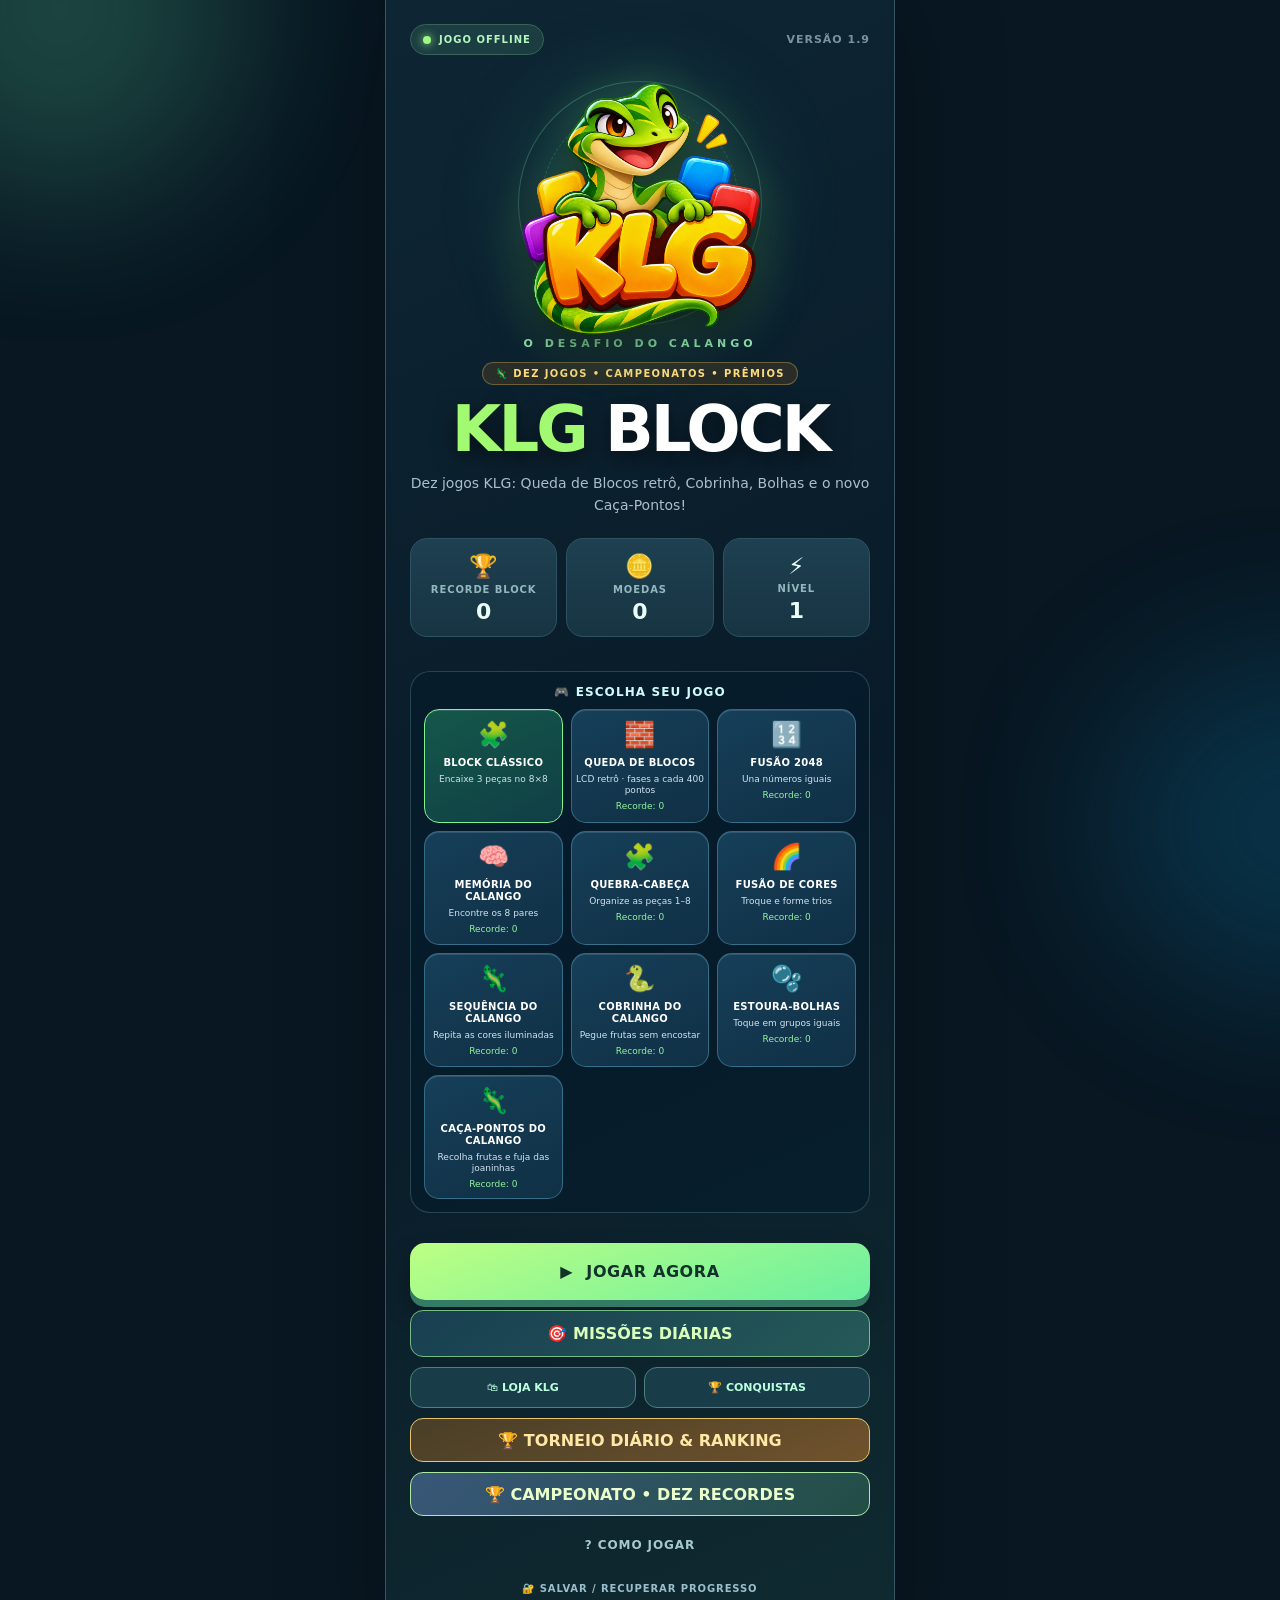
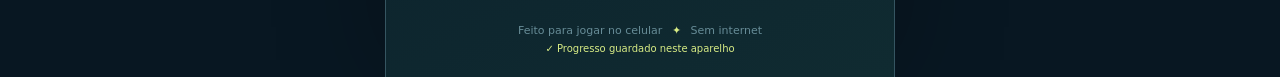
==== commit 0852fb7d: "Add files via upload" ====
--- a/index.html
+++ b/index.html
@@ -5,25 +5,26 @@
   <meta name="viewport" content="width=device-width, initial-scale=1, viewport-fit=cover, user-scalable=no" />
   <meta name="theme-color" content="#0b1d2b" />
   <meta name="description" content="KLG Block: encaixe blocos, faça combos e suba de nível com o Calango!" />
-  <title>KLG Block 1.8 — Calango</title>
+  <title>KLG Block 1.9 — Calango</title>
   <link rel="icon" type="image/png" href="icon-192.png" />
   <link rel="manifest" href="manifest.webmanifest" />
   <link rel="stylesheet" href="style.css" />
   <link rel="stylesheet" href="arcade.css" />
   <link rel="stylesheet" href="extras15.css" />
   <link rel="stylesheet" href="extras16.css" />
+  <link rel="stylesheet" href="chase19.css" />
 </head>
 <body>
   <div class="ambient ambient-a" aria-hidden="true"></div>
   <div class="ambient ambient-b" aria-hidden="true"></div>
   <main class="app" id="app">
     <section class="screen home-screen" id="homeScreen" aria-label="Tela inicial">
-      <div class="home-top"><span class="mini-pill"><span class="online-dot"></span> JOGO OFFLINE</span><span class="version">VERSÃO 1.8</span></div>
+      <div class="home-top"><span class="mini-pill"><span class="online-dot"></span> JOGO OFFLINE</span><span class="version">VERSÃO 1.9</span></div>
       <div class="hero">
         <div class="hero-halo"><img src="logo-klg.png" alt="Calango mascote KLG" class="hero-logo" /></div>
-        <div class="brand-kicker">O DESAFIO DO CALANGO</div><div class="hero-new">🦎 NOVE JOGOS • CAMPEONATOS • PRÊMIOS</div>
+        <div class="brand-kicker">O DESAFIO DO CALANGO</div><div class="hero-new">🦎 DEZ JOGOS • CAMPEONATOS • PRÊMIOS</div>
         <h1><span>KLG</span> BLOCK</h1>
-        <p>Nove jogos KLG, incluindo Cobrinha e Estoura-Bolhas, com recordes salvos!</p>
+        <p>Dez jogos KLG: Queda de Blocos retrô, Cobrinha, Bolhas e o novo Caça-Pontos!</p>
       </div>
       <div class="home-stats">
         <div><span class="stat-icon">🏆</span><span class="stat-name">RECORDE BLOCK</span><strong id="homeBest">0</strong></div>
@@ -42,6 +43,7 @@
           <button id="sequenceModeBtn" class="mode-card" type="button"><span class="mode-emoji">🦎</span><strong>SEQUÊNCIA DO CALANGO</strong><small>Repita as cores iluminadas</small><em id="sequenceHomeBest">Recorde: 0</em></button>
           <button id="snakeModeBtn" class="mode-card" type="button"><span class="mode-emoji">🐍</span><strong>COBRINHA DO CALANGO</strong><small>Pegue frutas sem encostar</small><em id="snakeHomeBest">Recorde: 0</em></button>
           <button id="bubblesModeBtn" class="mode-card" type="button"><span class="mode-emoji">🫧</span><strong>ESTOURA-BOLHAS</strong><small>Toque em grupos iguais</small><em id="bubblesHomeBest">Recorde: 0</em></button>
+          <button id="chaseModeBtn" class="mode-card" type="button"><span class="mode-emoji">🦎</span><strong>CAÇA-PONTOS DO CALANGO</strong><small>Recolha frutas e fuja das joaninhas</small><em id="chaseHomeBest">Recorde: 0</em></button>
         </div>
       </div>
       <div class="home-actions">
@@ -50,7 +52,7 @@
         <button id="missionBtn" class="secondary-btn mission-primary" type="button">🎯 MISSÕES DIÁRIAS</button>
         <div class="home-shortcuts"><button id="shopBtn" class="secondary-btn shortcut-btn" type="button">🛍 LOJA KLG</button><button id="statsBtn" class="secondary-btn shortcut-btn" type="button">🏆 CONQUISTAS</button></div>
         <button id="tournamentBtn" class="secondary-btn klg-tournament-btn" type="button">🏆 TORNEIO DIÁRIO & RANKING</button>
-        <button id="klg16ChampBtn" class="secondary-btn klg16-champ-btn" type="button">🏆 CAMPEONATO • NOVE RECORDES</button>
+        <button id="klg16ChampBtn" class="secondary-btn klg16-champ-btn" type="button">🏆 CAMPEONATO • DEZ RECORDES</button>
         <button id="howBtn" class="plain-btn" type="button">? COMO JOGAR</button>
         <button id="backupBtn" class="plain-btn backup-access" type="button">🔐 SALVAR / RECUPERAR PROGRESSO</button>
       </div>
@@ -102,7 +104,7 @@
         <div class="fall-progress-track" aria-hidden="true"><div id="fallProgressFill"></div></div>
       </div>
       <div class="arcade-board-holder"><div id="arcadeBoard" class="arcade-board" role="grid" aria-label="Tabuleiro do jogo"></div>
-        <div id="arcadeNotice" class="arcade-notice hidden" aria-live="polite"></div>
+        <div id="arcadeNotice" class="arcade-notice hidden" aria-live="polite"></div><div id="fallLevelToast" class="fall-level-toast hidden" aria-live="assertive" role="status">NÍVEL 2!</div>
       </div>
       <div id="fallControls" class="arcade-controls retro-controls hidden" aria-label="Controles do Queda de Blocos">
         <div class="retro-dpad">
@@ -127,7 +129,7 @@
       <div class="arcade-actions"><button id="arcadeRestart" class="footer-action" type="button">↻ NOVA PARTIDA</button><button id="arcadeHome" class="footer-action" type="button">⌂ OUTROS JOGOS</button></div>
     </section>
 
-    <section id="extraScreen" class="screen extra-screen hidden" aria-label="Jogos do Calango 1.8">
+    <section id="extraScreen" class="screen extra-screen hidden" aria-label="Jogos do Calango 1.9">
       <header class="arcade-header">
         <button id="extraBack" type="button" class="icon-btn" aria-label="Voltar aos jogos">‹</button>
         <div class="arcade-brand"><img src="logo-klg.png" alt="Calango KLG"/><div><strong id="extraTitle">KLG DESAFIO</strong><small>CALANGO EDITION</small></div></div>
@@ -148,9 +150,9 @@
       <div class="extra-wallet">🪙 <span id="extraCoins">0</span> moedas · ⚡ Nível <span id="extraLevel">1</span></div>
     </section>
 
-    <section id="klg16Screen" class="screen klg16-screen hidden" aria-label="Jogos do Calango 1.8">
+    <section id="klg16Screen" class="screen klg16-screen hidden" aria-label="Jogos do Calango 1.9">
       <header class="arcade-header"><button id="klg16Back" class="icon-btn" type="button" aria-label="Voltar aos jogos">‹</button>
-      <div class="arcade-brand"><img src="logo-klg.png" alt="Calango KLG"/><div><strong id="klg16Title">KLG DESAFIO</strong><small>CALANGO EDITION • 1.8</small></div></div><span class="mini-pill">OFFLINE</span></header>
+      <div class="arcade-brand"><img src="logo-klg.png" alt="Calango KLG"/><div><strong id="klg16Title">KLG DESAFIO</strong><small>CALANGO EDITION • 1.9</small></div></div><span class="mini-pill">OFFLINE</span></header>
       <div class="klg16-stats"><div><span>PONTOS</span><strong id="klg16Score">0</strong></div><div><span>🏆 RECORDE</span><strong id="klg16Best">0</strong></div><div><span id="klg16MetricLabel">RODADA</span><strong id="klg16Metric">0</strong></div></div>
       <div class="klg16-difficulty" aria-label="Nível de dificuldade"><button id="klg16Diff_easy" type="button">FÁCIL</button><button id="klg16Diff_medium" type="button">MÉDIO</button><button id="klg16Diff_hard" type="button">DIFÍCIL</button></div>
       <div class="klg16-board-wrap"><div id="klg16Board" class="klg16-board" aria-label="Tabuleiro do desafio"></div><div id="klg16Celebration" class="klg16-celebration hidden" aria-live="polite"><img src="logo-klg.png" alt=""/><strong id="klg16Cheers">PARABÉNS!</strong></div></div>
@@ -158,6 +160,18 @@
       <div class="klg16-actions"><button id="klg16New" class="secondary-btn" type="button">↻ NOVA PARTIDA</button><button id="klg16Exit" class="secondary-btn" type="button">⌂ OUTROS JOGOS</button></div>
       <div class="klg16-wallet">🎯 <span id="klg16Difficulty">FÁCIL</span> · 🪙 <span id="klg16Coins">0</span> moedas · ⚡ Nível <span id="klg16Level">1</span></div>
     </section>
+    <section id="chaseScreen" class="screen chase-screen hidden" aria-label="Caça-Pontos do Calango">
+      <header class="arcade-header"><button id="chaseBack" class="icon-btn" type="button" aria-label="Voltar aos jogos">‹</button>
+        <div class="arcade-brand"><img src="logo-klg.png" alt="Calango KLG"/><div><strong>CAÇA-PONTOS</strong><small>AVENTURA DO CALANGO • 1.9</small></div></div><span class="mini-pill">OFFLINE</span></header>
+      <div class="chase-stats"><div><span>🎯 PONTOS</span><strong id="chaseScore">0</strong></div><div><span>🏆 RECORDE</span><strong id="chaseBest">0</strong></div><div><span>❤️ VIDAS</span><strong id="chaseLives">3</strong></div></div>
+      <div class="klg16-difficulty" aria-label="Dificuldade"><button id="chaseDiff_easy" type="button">FÁCIL</button><button id="chaseDiff_medium" type="button">MÉDIO</button><button id="chaseDiff_hard" type="button">DIFÍCIL</button></div>
+      <div class="chase-maze-frame"><div id="chaseBoard" class="chase-board" role="grid" aria-label="Labirinto com frutas e joaninhas inimigas"></div>
+        <div id="chaseCheer" class="chase-cheer hidden" aria-live="polite"><img src="logo-klg.png" alt=""/><strong id="chaseCheerText">NOVA FASE!</strong></div></div>
+      <p id="chaseNotice" class="chase-notice" aria-live="polite">Escolha uma direção e recolha os pontos.</p>
+      <div class="chase-pad" aria-label="Controle direcional do Calango"><button id="chaseUp" class="chase-key" type="button" aria-label="Subir">▲</button><button id="chaseLeft" class="chase-key" type="button" aria-label="Esquerda">◀</button><button id="chasePause" class="chase-pause" type="button">▶ COMEÇAR</button><button id="chaseRight" class="chase-key" type="button" aria-label="Direita">▶</button><button id="chaseDown" class="chase-key" type="button" aria-label="Descer">▼</button></div>
+      <div class="chase-actions"><button id="chaseNew" class="secondary-btn" type="button">↻ NOVA PARTIDA</button><button id="chaseExit" class="secondary-btn" type="button">⌂ OUTROS JOGOS</button></div>
+      <p class="chase-help">🦎 Recolha os pontos amarelos e as frutas 🍓, evite as joaninhas 🐞. Pegue ⭐ para ficar protegido por alguns segundos. Deslize na tela ou use as setas.</p>
+    </section>
   </main>
 
   <div class="modal-backdrop hidden" id="howModal" role="dialog" aria-modal="true" aria-labelledby="howTitle">
@@ -184,7 +198,7 @@
   </div>
   <div class="modal-backdrop hidden" id="backupModal" role="dialog" aria-modal="true" aria-labelledby="backupTitle">
     <div class="modal-card backup-card"><div class="modal-icon">🔐</div><h2 id="backupTitle">Proteja seu progresso</h2>
-      <p>Copie e guarde este código para recuperar <b>recordes, moedas, XP, skins, conquistas e melhores pontuações dos nove jogos</b> caso precise reinstalar o jogo.</p>
+      <p>Copie e guarde este código para recuperar <b>recordes, moedas, XP, skins, conquistas e melhores pontuações dos dez jogos</b> caso precise reinstalar o jogo.</p>
       <label for="backupCode">SEU CÓDIGO DE RECUPERAÇÃO</label>
       <textarea id="backupCode" rows="3" readonly spellcheck="false" aria-label="Código para guardar"></textarea>
       <button id="copyBackupBtn" type="button" class="secondary-btn modal-close">📋 COPIAR CÓDIGO</button>
@@ -232,15 +246,16 @@
   </div>
 
   <div class="modal-backdrop hidden" id="klg16ChampModal" role="dialog" aria-modal="true" aria-labelledby="klg16ChampTitle"><div class="modal-card collection-card klg16-champ-modal">
-    <div class="modal-icon">🏆</div><h2 id="klg16ChampTitle">Campeonato do Calango 1.8</h2>
+    <div class="modal-icon">🏆</div><h2 id="klg16ChampTitle">Campeonato do Calango 1.9</h2>
     <p class="collection-note">Campeonato local: desafios diários, três dificuldades, troféus e recordes. Sem internet, sem ranking de outras pessoas.</p>
     <div id="klg16ChampDay" class="tournament-date"></div><h3 class="klg16-subheading">🎯 Missões de hoje</h3><div id="klg16Challenges" class="challenge-list"></div>
     <h3 class="klg16-subheading">🥇 Troféus especiais</h3><div id="klg16Achievements" class="challenge-list"></div>
-    <h3 class="klg16-subheading">📊 Ranking pessoal dos 9 jogos</h3><div id="klg16Rankings" class="ranking-list"></div>
+    <h3 class="klg16-subheading">📊 Ranking pessoal dos 10 jogos</h3><div id="klg16Rankings" class="ranking-list"></div>
     <button id="klg16ChampClose" type="button" class="secondary-btn modal-close">VOLTAR AOS JOGOS</button></div></div>
   <script src="app.js" defer></script>
   <script src="arcade.js" defer></script>
   <script src="extras15.js" defer></script>
   <script src="extras16.js" defer></script>
+  <script src="chase19.js" defer></script>
 </body>
 </html>
--- a/arcade.css
+++ b/arcade.css
@@ -101,3 +101,7 @@
  .retro-fall .retro-controls .retro-rotate{height:54px;width:54px;min-height:54px;min-width:54px;font-size:24px}
  .retro-fall .arcade-tip{font-size:9px}
 }
+
+/* 1.9 – celebração clara, sem interromper a partida */
+.fall-level-toast{position:absolute;z-index:20;top:36%;left:50%;transform:translate(-50%,-50%);pointer-events:none;white-space:nowrap;border:3px solid #334e33;background:#faf3b5;color:#223729;border-radius:12px;box-shadow:0 5px 0 #6a7c48,0 9px 24px #0009;padding:13px 20px;font-size:clamp(20px,6vw,28px);font-weight:1000;letter-spacing:1px;text-shadow:0 1px #fff}
+.fall-level-toast.hidden{display:none!important}.fall-level-toast.level-pop{animation:klg19LevelIn .34s ease-out}@keyframes klg19LevelIn{0%{opacity:0;transform:translate(-50%,-50%) scale(.55)}80%{opacity:1;transform:translate(-50%,-50%) scale(1.10)}100%{transform:translate(-50%,-50%) scale(1)}}
--- a/extras16.css
+++ b/extras16.css
@@ -1,4 +1,4 @@
-/* KLG Block 1.6 - três jogos adicionais responsivos */
+/* KLG Block 1.7 - três jogos adicionais responsivos */
 .mode-grid{grid-template-columns:repeat(3,minmax(0,1fr))}
 .mode-card{min-height:114px;padding:9px 4px}
 .mode-card strong{font-size:10px;line-height:1.2;overflow-wrap:anywhere}
@@ -37,3 +37,18 @@
 .klg16-celebration.cheer-animate{animation:klg16Cheer .55s ease-out}@keyframes klg16Cheer{0%{opacity:0;transform:scale(.5) rotate(-10deg)}75%{opacity:1;transform:scale(1.06)}100%{transform:scale(1)}}
 .klg16-champ-modal{max-height:90dvh;overflow-y:auto}.klg16-subheading{text-align:left;font-size:12px;color:#ffe3a7;margin:14px 0 8px}
 @media(max-width:350px){.mode-grid{grid-template-columns:repeat(2,minmax(0,1fr))}.klg16-board{width:95vw}.klg16-stats strong{font-size:18px}}
+
+/* Modos 1.7: controles grandes, bolhas e cobrinha em telas Android */
+.klg16-board.klg16-snake,.klg16-board.klg16-bubbles{grid-template-columns:repeat(var(--klg16-size),minmax(0,1fr));grid-template-rows:repeat(var(--klg16-size),minmax(0,1fr));gap:3px;padding:7px}
+.klg17-snake-cell{background:#1a5361;border-radius:5px;border:1px solid #4d7987;box-shadow:inset 0 2px #ffffff1b;font-size:clamp(10px,3vw,19px)}
+.klg17-snake-cell.tail{background:linear-gradient(160deg,#79db64,#39864f);box-shadow:inset 0 2px #e1ffac88}
+.klg17-snake-cell.head{background:#c5f080;border:2px solid #fff1b4;box-shadow:0 0 12px #72ea9488}
+.klg17-snake-cell.fruit{background:#355a80;box-shadow:0 0 10px #ff765f88}
+.klg17-bubble{background:var(--bubble-color);border-radius:50%;border:2px solid #ffffff7c;box-shadow:inset -4px -6px #0000002d,inset 4px 5px #ffffff60,0 3px 5px #00172165;color:#ffffffba;font-size:clamp(12px,4vw,27px);text-shadow:0 1px 2px #0002}
+.klg17-bubble.empty{background:transparent;border-color:transparent;box-shadow:none;opacity:0}
+.klg17-toggle{min-height:44px;padding:10px 14px;background:#b9f28d;color:#153a31;border:0;border-radius:10px;font-weight:900}
+.klg17-tip{font-weight:800;color:#fce5aa;font-size:11px}
+@media(max-width:370px){.klg16-board.klg16-snake,.klg16-board.klg16-bubbles{gap:2px;padding:5px}.klg16-controls .klg16-dir{min-width:44px}}
+
+/* 1.9 – controles persistentes da Cobrinha e resposta de toque */
+.klg16-board.klg16-snake{touch-action:none}.klg16-controls .klg16-dir{touch-action:none;user-select:none;-webkit-user-select:none}.klg17-toggle{min-width:120px}.klg16-board.klg16-bubbles .klg17-bubble:active{transform:scale(.91);filter:brightness(1.2)}
--- a/chase19.css
+++ b/chase19.css
@@ -0,0 +1,34 @@
+/* 1.9 — Caça-Pontos do Calango: labirinto próprio com controles de toque */
+.chase-screen{display:flex;flex-direction:column;align-items:center;gap:11px;width:100%;padding:10px 11px max(18px,env(safe-area-inset-bottom));min-height:100dvh}
+.chase-screen.hidden{display:none!important}
+.chase-screen .arcade-header{width:100%}
+.chase-stats{width:min(100%,450px);display:grid;grid-template-columns:repeat(3,minmax(0,1fr));gap:7px}
+.chase-stats>div{border:1px solid #43797e;border-radius:12px;background:#0d3141;text-align:center;padding:9px 5px}
+.chase-stats span{display:block;font-size:9px;letter-spacing:.5px;font-weight:900;color:#bcdfda}
+.chase-stats strong{font-size:21px;color:#ffdda3;font-variant-numeric:tabular-nums}
+.chase-screen .klg16-difficulty{margin-bottom:0}
+.chase-maze-frame{width:min(93vw,410px);max-width:100%;aspect-ratio:1;position:relative;border:4px solid #426b74;border-radius:15px;overflow:hidden;background:#081c2a;box-shadow:0 6px 16px #000a,inset 0 0 14px #75ffb412;padding:5px}
+.chase-board{display:grid;grid-template-columns:repeat(13,minmax(0,1fr));grid-template-rows:repeat(13,minmax(0,1fr));gap:1px;width:100%;height:100%;touch-action:none;user-select:none;-webkit-user-select:none}
+.chase-cell{position:relative;min-width:0;min-height:0;display:flex;justify-content:center;align-items:center;font-size:clamp(10px,3vw,19px);text-align:center;color:#ffe7a0}
+.chase-cell.wall{background:#236186;border:1px solid #3d91b7;border-radius:2px;box-shadow:inset 1px 1px #91d7e52b,inset -1px -1px #041b31}
+.chase-cell.path{background:#091a2b}
+.chase-cell.dot:not(.hero):not(.bug)::after{content:'';position:absolute;top:50%;left:50%;transform:translate(-50%,-50%);height:22%;width:22%;border-radius:50%;background:#ffdda0;box-shadow:0 0 5px #ffe87e}
+.chase-cell.hero{filter:drop-shadow(0 0 3px #7aff95);z-index:3}
+.chase-cell.hero.invulnerable{background:#53924b8c;border-radius:50%}
+.chase-cell.bug{z-index:2}.chase-cell.bug.vulnerable{background:#7573ef88;border-radius:50%}
+.chase-cheer{position:absolute;z-index:5;inset:20%;display:flex;justify-content:center;align-items:center;flex-direction:column;background:#071a2be8;border:2px solid #fbe5a3;border-radius:15px;pointer-events:none;animation:klg19chase .36s ease-out}
+.chase-cheer.hidden{display:none!important}.chase-cheer img{width:75%;max-height:70%;object-fit:contain}.chase-cheer strong{font-size:20px;font-weight:1000;color:#f9f1b4;text-align:center}
+@keyframes klg19chase{0%{opacity:0;transform:scale(.75)}100%{opacity:1;transform:scale(1)}}
+.chase-notice{font-size:12px;font-weight:900;text-align:center;color:#f9e6a8;min-height:31px;max-width:410px;line-height:1.4;margin:0}
+.chase-pad{display:grid;grid-template-columns:repeat(3,74px);grid-template-rows:repeat(3,45px);gap:5px;place-items:center;align-items:center;justify-content:center}
+.chase-pad button{touch-action:none;user-select:none;-webkit-user-select:none;min-width:0;min-height:0;white-space:nowrap}
+.chase-key{width:64px;height:44px;border-radius:15px;background:linear-gradient(#bffb9c,#69cb7f);border:2px solid #d5ffaa;color:#173c36;font-size:23px;font-weight:1000;box-shadow:0 3px 0 #2a6547,0 6px 9px #0007}
+.chase-key:active{transform:translateY(3px);box-shadow:0 1px 0 #2a6547}
+#chaseUp{grid-area:1/2}#chaseLeft{grid-area:2/1}#chaseRight{grid-area:2/3}#chaseDown{grid-area:3/2}
+.chase-pause{grid-area:2/2;background:#ffdf6e;color:#443b23;border:1px solid #fff0ae;border-radius:13px;font-size:10px;font-weight:1000;padding:6px 7px;width:80px;min-height:40px}
+.chase-pause:disabled{opacity:.5}
+.chase-actions{display:flex;gap:8px;justify-content:center;flex-wrap:wrap}
+.chase-actions button{padding:10px 11px;font-size:10px;min-height:41px}
+.chase-help{max-width:440px;color:#bddee0;font-size:11px;text-align:center;line-height:1.4;margin:0}
+@media(max-height:740px){.chase-screen{gap:6px;padding-top:7px}.chase-maze-frame{width:min(75vw,calc(100dvh - 330px),370px)}.chase-pad{grid-template-rows:repeat(3,36px);grid-template-columns:repeat(3,65px);gap:3px}.chase-key{width:57px;height:34px;font-size:17px}.chase-stats>div{padding:5px 4px}.chase-stats strong{font-size:18px}.chase-screen .arcade-brand img{height:35px;width:35px}}
+@media(max-width:350px){.chase-maze-frame{width:94vw}.chase-cell{font-size:10px}.chase-pad{grid-template-columns:repeat(3,65px)}}
